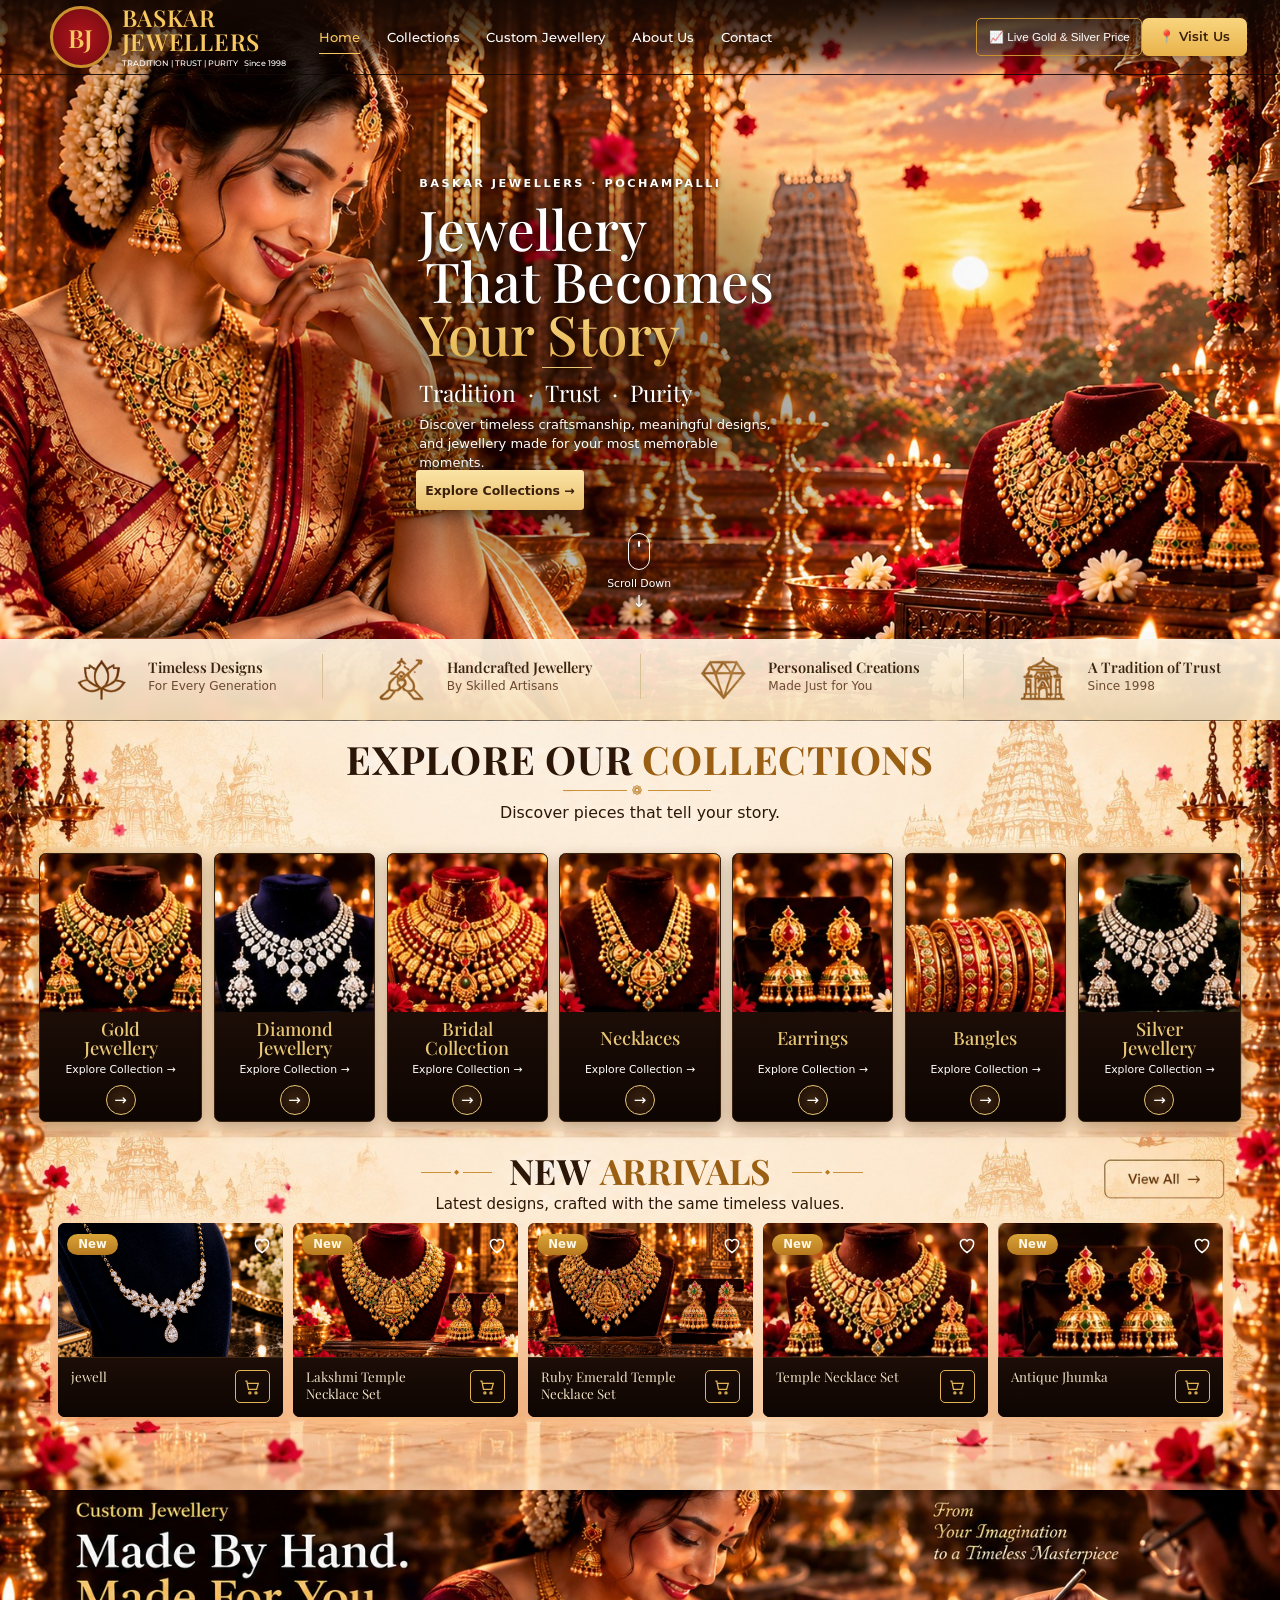
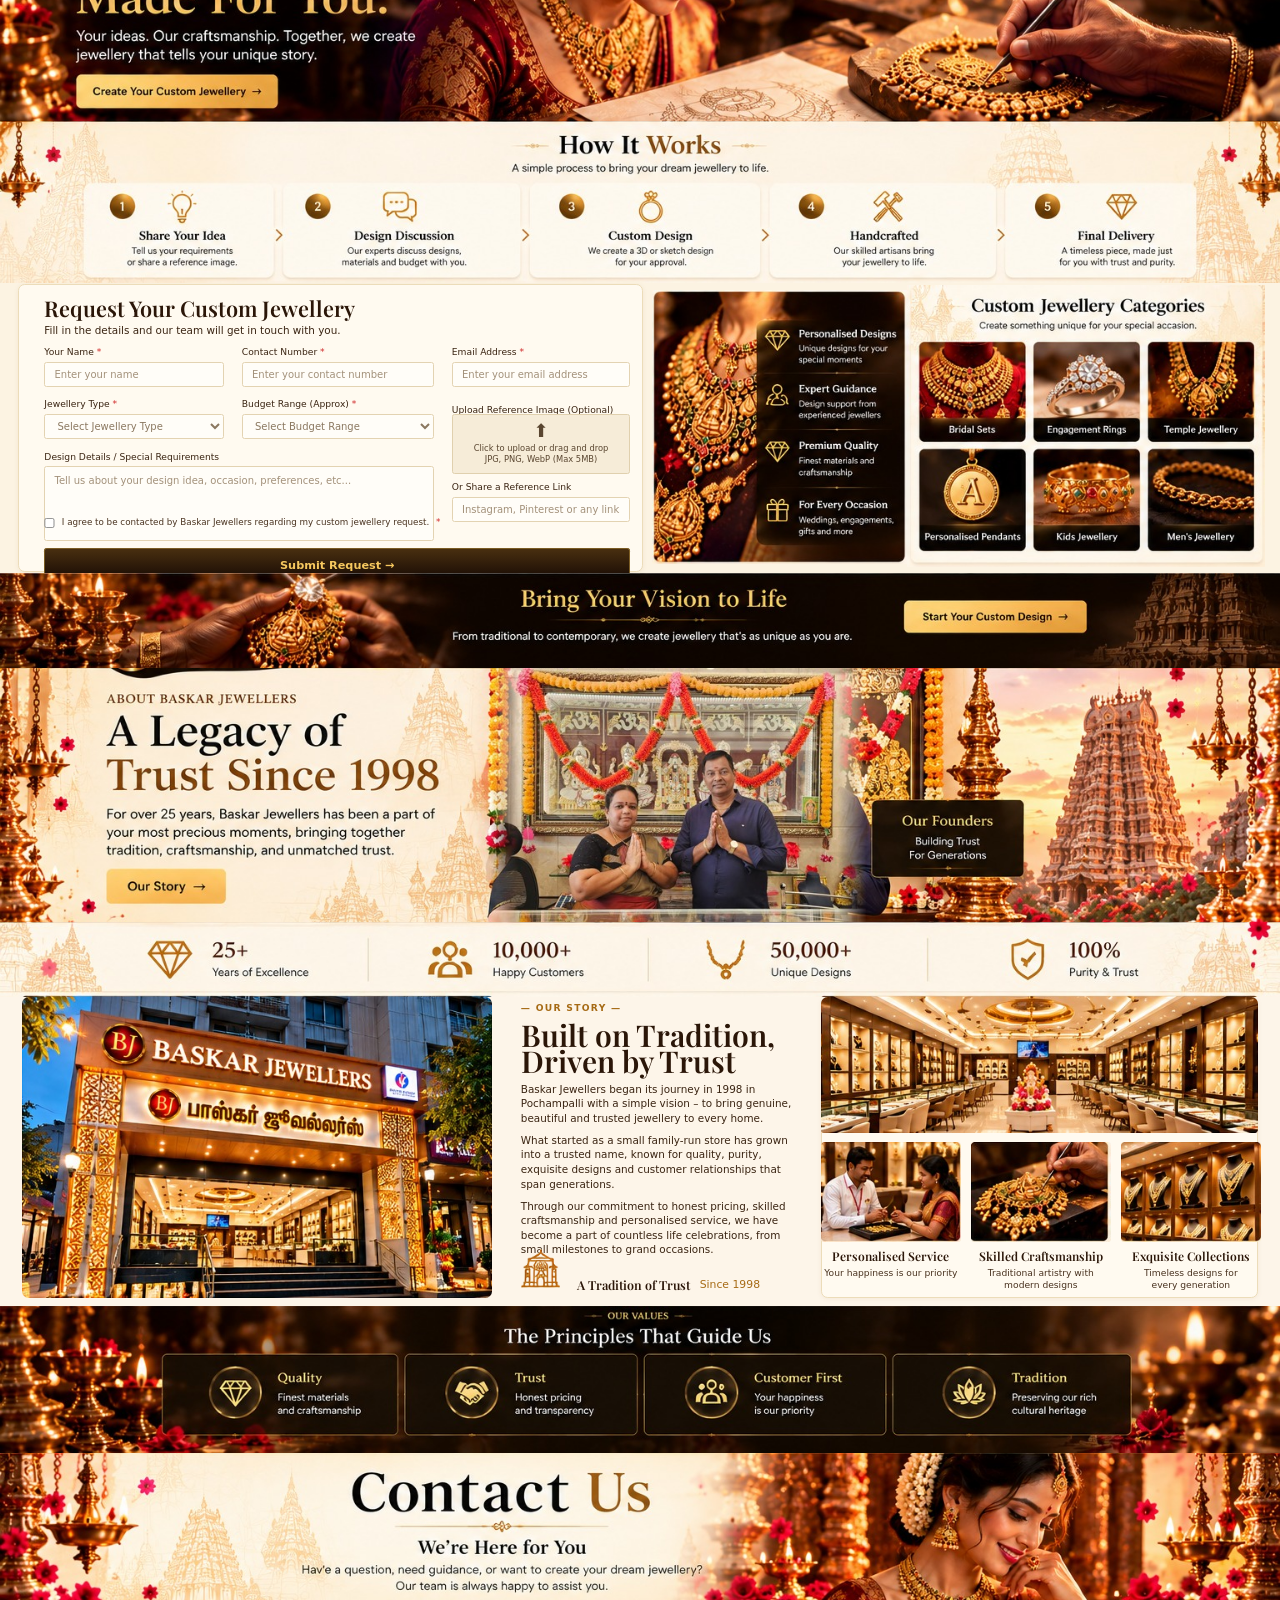
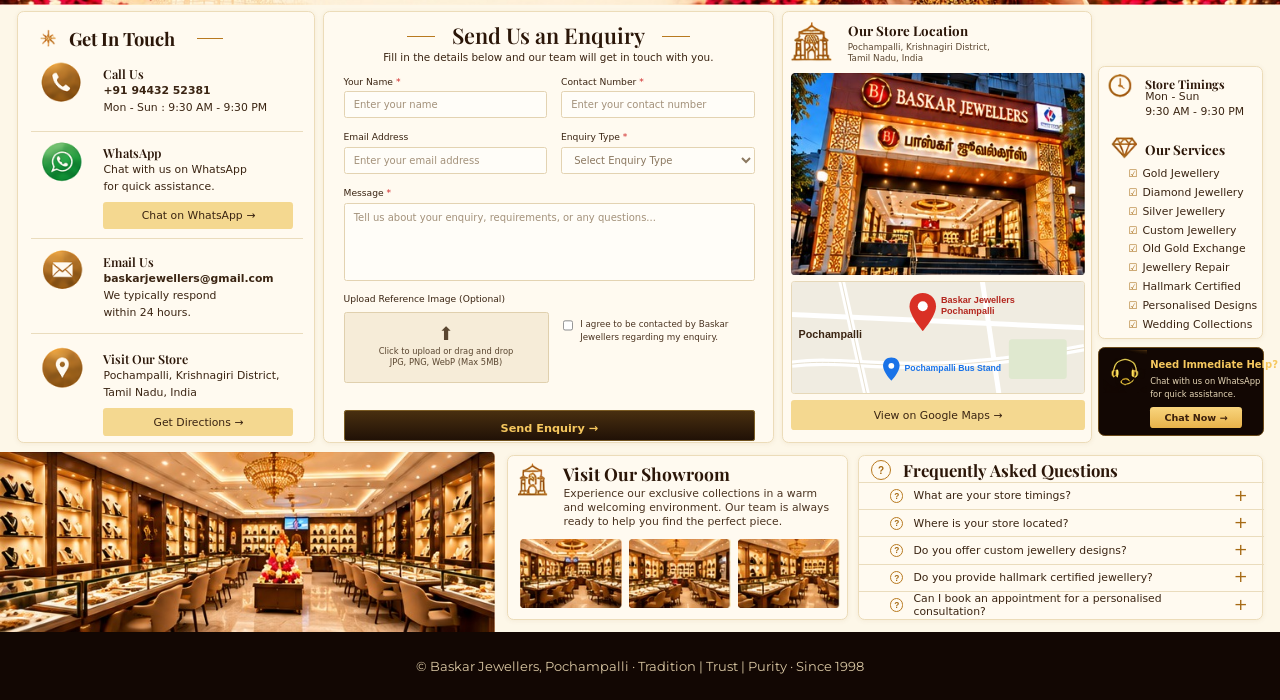
==== site/index.html @ 5a91d465 "Add Baskar Jewellers website and admin panel" ====
<!doctype html><html lang="en"><head><meta charset="utf-8"><meta name="viewport" content="width=device-width,initial-scale=1">
<title>Baskar Jewellers | Pochampalli | Since 1998</title>
<link href="https://fonts.googleapis.com/css2?family=Montserrat:wght@400;500;600&family=Playfair+Display:wght@400;500;600&display=swap" rel="stylesheet">
<link rel="stylesheet" href="css/style.css"></head><body>
<header><a class="logo" href="#home"><b>BJ</b><div><span>BASKAR<br>JEWELLERS</span><small>TRADITION | TRUST | PURITY &nbsp; Since 1998</small></div></a>
<nav id="nav"><a href="#home">Home</a><a href="#collections">Collections</a><a href="#custom">Custom Jewellery</a><a href="#about">About Us</a><a href="#contact">Contact</a></nav>
<button class="rate-btn" id="rb">📈 Live Gold &amp; Silver Price</button><a class="btn" href="#contact">📍 Visit Us</a><button class="menu" id="mb">☰</button></header>
<div id="rates"><div class="rh"><b>LIVE GOLD &amp; SILVER PRICE</b><span class="lv"><i></i>LIVE</span><span id="rx">✕</span></div><div class="ru" id="rsrc">Loading rates…</div><div class="rr"><div class="rc"><img src="images/ref/ic-goldbar.png" alt=""><div><small>Gold 22K (916)</small><div class="pr"><b id="rg"></b><span>/ gram</span></div><em class="chg" id="rgc"></em></div></div><div class="rc"><img src="images/ref/ic-silverbar.png" alt=""><div><small>Silver 999</small><div class="pr"><b id="rs"></b><span>/ gram</span></div><em class="chg" id="rsc"></em></div></div></div><a class="rcb" href="https://www.goodreturns.in/gold-rates/" target="_blank" rel="noopener">View Detailed Chart →</a><p>Market reference rates may differ from Baskar Jewellers' final selling price, making charges and applicable taxes.</p></div>

<section id="home"><div class="r-d"><div class="pg" style="height:864px;background:#1a0b05"><div class="a " style="left:0px;top:0px;width:1536px;height:864px;" ><img id="herobg" src="images/ui/hero-bg.jpg" alt=""></div><div class="a scrim" style="left:0px;top:0px;width:1536px;height:864px;" ></div><div class="a eb" style="left:503px;top:212px;width:600px;height:18px;" >BASKAR JEWELLERS · POCHAMPALLI</div><div class="a " style="left:503px;top:242px;width:560px;height:190px;" ><h1>Jewellery<br><span style="margin-left:7px">That Becomes</span><br><em>Your Story</em></h1></div><div class="a " style="left:650px;top:436px;width:70px;height:10px;" ><i class="hl"></i></div><div class="a tri" style="left:503px;top:453px;width:500px;height:36px;" >Tradition &nbsp;·&nbsp; Trust &nbsp;·&nbsp; Purity</div><div class="a hp" style="left:503px;top:498px;width:430px;height:48px;" >Discover timeless craftsmanship, meaningful designs, and jewellery made for your most memorable moments.</div><a class="a hbtn" style="left:499px;top:564px;width:202px;height:48px;" href="#collections">Explore Collections →</a><a class="a scroll" style="left:707px;top:640px;width:120px;height:100px;" href="#collections" aria-label="Scroll down"><span class="ms"><i></i></span><span class="sd">Scroll Down</span><span class="ar">↓</span></a><div class="a hstrip" style="left:0px;top:767px;width:1536px;height:97px;" ></div><div class="a ic" style="left:89.0px;top:780.0px;width:66px;height:66px;" ><img src="images/ref/ic-lotus.png" alt=""></div><div class="a hs2" style="left:178px;top:790px;width:300px;height:50px;" ><b>Timeless Designs</b><span>For Every Generation</span></div><div class="a ic" style="left:447.0px;top:780.0px;width:66px;height:66px;" ><img src="images/ref/ic-tools.png" alt=""></div><div class="a hs2" style="left:536px;top:790px;width:300px;height:50px;" ><b>Handcrafted Jewellery</b><span>By Skilled Artisans</span></div><div class="a ic" style="left:834.0px;top:780.0px;width:66px;height:66px;" ><img src="images/ref/ic-hdiamond.png" alt=""></div><div class="a hs2" style="left:922px;top:790px;width:300px;height:50px;" ><b>Personalised Creations</b><span>Made Just for You</span></div><div class="a ic" style="left:1218.0px;top:780.0px;width:66px;height:66px;" ><img src="images/ref/ic-htemple.png" alt=""></div><div class="a hs2" style="left:1305px;top:790px;width:225px;height:50px;" ><b>A Tradition of Trust</b><span>Since 1998</span></div><div class="a hsep" style="left:386px;top:785px;width:1px;height:54px;" ></div><div class="a hsep" style="left:768px;top:785px;width:1px;height:54px;" ></div><div class="a hsep" style="left:1156px;top:785px;width:1px;height:54px;" ></div></div></div><div class="r-m"><div class="in"><div class="eyebrow">BASKAR JEWELLERS · POCHAMPALLI</div><h1>Jewellery<br>That Becomes<br><em>Your Story</em></h1><div class="tri">Tradition · Trust · Purity</div><p>Discover timeless craftsmanship, meaningful designs, and jewellery made for your most memorable moments.</p><div class="cta"><a class="btn" href="#collections">Explore Collections →</a></div></div>
<div class="strip"><div><i>❀</i><span><b>Timeless Designs</b><small>For Every Generation</small></span></div><div><i>⚒</i><span><b>Handcrafted Jewellery</b><small>By Skilled Artisans</small></span></div><div><i>◇</i><span><b>Personalised Creations</b><small>Made Just for You</small></span></div><div><i>⛩</i><span><b>A Tradition of Trust</b><small>Since 1998</small></span></div></div></div></section>

<section id="collections"><div class="r-d"><div class="pg" style="height:924px;background:#fdf3e1"><div class="a " style="left:0px;top:0px;width:1536px;height:924px;" ><img src="images/ref/collections-bg2.jpg" alt=""></div><h2 class="a h2x" style="left:0px;top:22px;width:1536px;height:52px;" >EXPLORE OUR <em>COLLECTIONS</em></h2><div class="a orn2" style="left:676px;top:76px;width:177px;height:18px;" ><i></i><b>❁</b><i></i></div><div class="a sub" style="left:0px;top:100px;width:1536px;height:26px;" >Discover pieces that tell your story.</div><h2 class="a h2x ar2" style="left:0px;top:528px;width:1536px;height:26px;" >NEW <em>ARRIVALS</em></h2><div class="a orn3" style="left:505px;top:538px;width:86px;height:10px;" ><i></i><b>◆</b><i></i></div><div class="a orn3" style="left:950px;top:538px;width:86px;height:10px;" ><i></i><b>◆</b><i></i></div><div class="a sub s2" style="left:0px;top:570px;width:1536px;height:24px;" >Latest designs, crafted with the same timeless values.</div><a class="a hot" style="left:1326px;top:528px;width:143px;height:46px;" href="#collections" onclick="openArr();return false" aria-label="View All"><span class="sr">View All</span></a><div class="a" id="cols2" style="left:0px;top:0px;width:1536px;height:924px;pointer-events:none"></div><div class="a arr2" style="left:0px;top:0px;width:1536px;height:924px;" id="arr2"></div></div><div id="more2"></div></div><div class="r-m"><div class="sec-head"><h2>Explore Our <em>Collections</em></h2><div class="orn">— ❀ —</div><p>Discover pieces that tell your story.</p></div><div class="cards" id="cards"></div>
<div class="sec-head arr-head" style="padding-bottom:10px"><div><h2>New <em>Arrivals</em></h2><div class="orn">— ❀ —</div><p>Latest designs, crafted with the same timeless values.</p></div><a class="btn" href="#collections" onclick="openArr();return false">View All →</a></div><div class="arr" id="arr"></div></div></section>

<section id="custom"><div class="r-d"><div class="pg" style="height:934px;background:#fcf3e2"><div class="a " style="left:0px;top:0px;width:1536px;height:277px;" ><img src="images/ref/hero-custom.jpg" alt="Custom Jewellery – Made By Hand. Made For You."></div><a class="a hot" style="left:91px;top:222px;width:242px;height:39px;" href="#cform2" aria-label="Create Your Custom Jewellery"></a><div class="a " style="left:0px;top:277px;width:1536px;height:195px;" ><img src="images/ref/custom-how.jpg" alt="How It Works: 1 Share Your Idea, 2 Design Discussion, 3 Custom Design, 4 Handcrafted, 5 Final Delivery"></div><form class="a cd" style="left:22px;top:473px;width:750px;height:346px;" id="cform2"><h3 class="ft">Request Your Custom Jewellery</h3><p class="fs">Fill in the details and our team will get in touch with you.</p><div class="a lb" style="left:30px;top:73px;height:14px;" >Your Name <b class="rs">*</b></div><div class="a fld" style="left:30px;top:92px;width:216px;height:30px;" ><input name="Name" placeholder="Enter your name" required ></input></div><div class="a lb" style="left:267px;top:73px;height:14px;" >Contact Number <b class="rs">*</b></div><div class="a fld" style="left:267px;top:92px;width:231px;height:30px;" ><input name="Contact Number" placeholder="Enter your contact number" required ></input></div><div class="a lb" style="left:519px;top:73px;height:14px;" >Email Address <b class="rs">*</b></div><div class="a fld" style="left:519px;top:92px;width:214px;height:30px;" ><input name="Email" placeholder="Enter your email address"  type="email"></input></div><div class="a lb" style="left:30px;top:136px;height:14px;" >Jewellery Type <b class="rs">*</b></div><div class="a fld" style="left:30px;top:155px;width:216px;height:30px;" ><select name="Jewellery Type" required><option value="">Select Jewellery Type</option><option>Bridal Sets</option><option>Engagement Rings</option><option>Temple Jewellery</option><option>Personalised Pendants</option><option>Kids Jewellery</option><option>Men's Jewellery</option></select></div><div class="a lb" style="left:267px;top:136px;height:14px;" >Budget Range (Approx) <b class="rs">*</b></div><div class="a fld" style="left:267px;top:155px;width:231px;height:30px;" ><select name="Budget" required><option value="">Select Budget Range</option><option>Below ₹50,000</option><option>₹50,000 – ₹1,50,000</option><option>₹1,50,000 – ₹5,00,000</option><option>Above ₹5,00,000</option></select></div><div class="a lb" style="left:519px;top:143px;height:14px;" >Upload Reference Image (Optional)</div><label class="a up2" style="left:519px;top:155px;width:214px;height:72px;" ><span class="ui">⬆</span><span class="ut">Click to upload or drag and drop<br>JPG, PNG, WebP (Max 5MB)</span><input type="file" name="Reference Image" accept="image/*" hidden></label><div class="a lb" style="left:519px;top:235px;height:14px;" >Or Share a Reference Link</div><div class="a fld" style="left:519px;top:254px;width:214px;height:30px;" ><input name="Reference Link" placeholder="Instagram, Pinterest or any link"  ></input></div><div class="a lb" style="left:30px;top:199px;height:14px;" >Design Details / Special Requirements</div><div class="a fld" style="left:30px;top:217px;width:468px;height:52px;" ><textarea name="Design Details" placeholder="Tell us about your design idea, occasion, preferences, etc..."  ></textarea></div><label class="a ck" style="left:30px;top:277px;height:14px;" ><input type="checkbox" required> I agree to be contacted by Baskar Jewellers regarding my custom jewellery request. <b class="rs">*</b></label><button class="a go" style="left:30px;top:299px;width:703px;height:33px;" >Submit Request →</button></form><div class="a " style="left:782px;top:480px;width:306px;height:329px;" ><img src="images/ref/custom-feat.jpg" alt="Personalised Designs, Expert Guidance, Premium Quality, For Every Occasion"></div><div class="a " style="left:1088px;top:474px;width:430px;height:338px;" ><img src="images/ref/custom-cats.jpg" alt="Custom Jewellery Categories: Bridal Sets, Engagement Rings, Temple Jewellery, Personalised Pendants, Kids Jewellery, Men's Jewellery"></div><div class="a " style="left:0px;top:819px;width:1536px;height:115px;" ><img src="images/ref/custom-band.jpg" alt="Bring Your Vision to Life"></div><a class="a hot" style="left:1085px;top:852px;width:218px;height:40px;" href="#cform2" aria-label="Start Your Custom Design"></a></div></div><div class="r-m"><div class="chero"><small>Custom Jewellery</small><h2>Made By Hand. Made For You.</h2><p>From Your Imagination to a Timeless Masterpiece</p><a class="btn" href="#cform">Create Your Custom Jewellery →</a></div>
<div class="sec-head" style="padding-bottom:10px"><h2 style="text-transform:none">How It <em>Works</em></h2><div class="orn">— ❀ —</div><p>A simple process to bring your dream jewellery to life.</p></div>
<div class="steps"><div class="step"><i>1</i><span class="ic">💡</span><b>Share Your Idea</b>Tell us your requirements or share a reference image.</div><div class="step"><i>2</i><span class="ic">💬</span><b>Design Discussion</b>Our experts discuss designs, materials and budget with you.</div><div class="step"><i>3</i><span class="ic">💍</span><b>Custom Design</b>We create a 3D or sketch design for your approval.</div><div class="step"><i>4</i><span class="ic">⚒</span><b>Handcrafted</b>Our skilled artisans bring your jewellery to life.</div><div class="step"><i>5</i><span class="ic">◇</span><b>Final Delivery</b>A timeless piece, made just for you with trust and purity.</div></div>
<div class="cx"><form class="box" id="cform"><h3>Request Your Custom Jewellery</h3><small>Fill in the details and our team will get in touch with you.</small>
<div class="f3"><label style="grid-area:a">Your Name *<input name="Name" required placeholder="Enter your name"></label><label style="grid-area:b">Contact Number *<input name="Contact Number" required placeholder="Enter your contact number"></label><label style="grid-area:c">Email Address<input name="Email" type="email" placeholder="Enter your email address"></label>
<label style="grid-area:d">Jewellery Type *<select name="Jewellery Type" required><option value="">Select Jewellery Type</option><option>Bridal Sets</option><option>Engagement Rings</option><option>Temple Jewellery</option><option>Personalised Pendants</option><option>Kids Jewellery</option><option>Men's Jewellery</option></select></label><label style="grid-area:e">Budget Range (Approx) *<select name="Budget" required><option value="">Select Budget Range</option><option>Below ₹50,000</option><option>₹50,000 – ₹1,50,000</option><option>₹1,50,000 – ₹5,00,000</option><option>Above ₹5,00,000</option></select></label>
<div style="grid-area:u"><label>Upload Reference Image (Optional)</label><label class="up">⬆<span id="upn">Click to upload or drag and drop<br><small>JPG, PNG, WebP (Max 5MB)</small></span><input type="file" name="Reference Image" accept="image/*" hidden></label><label style="margin-top:10px">Or Share a Reference Link<input name="Reference Link" placeholder="Instagram, Pinterest or any link"></label></div>
<label style="grid-area:m">Design Details / Special Requirements<textarea name="Design Details" placeholder="Tell us about your design idea, occasion, preferences, etc..."></textarea></label></div>
<label class="chk"><input type="checkbox" required> I agree to be contacted by Baskar Jewellers regarding my custom jewellery request.</label><button class="go">Submit Request →</button></form>
<div class="feat"><div class="fl"><div><b>Personalised Designs</b>Unique designs for your special moments</div><div><b>Expert Guidance</b>Design support from experienced jewellers</div><div><b>Premium Quality</b>Finest materials and craftsmanship</div><div><b>For Every Occasion</b>Weddings, engagements, gifts and more</div></div></div>
<div class="box"><h3 style="font-size:24px;text-align:center">Custom Jewellery Categories</h3><p style="text-align:center;font-size:12px;margin-bottom:10px">Create something unique for your special occasion.</p><div class="cc"><div><img src="images/bridal/bridal-ruby-diamond-choker-closeup.jpg"><span>Bridal Sets</span></div><div><img src="images/ui/ring.jpg"><span>Engagement Rings</span></div><div><img src="images/necklaces/necklaces-12-bust-lakshmi-pendant-ruby-emerald-necklace.jpg"><span>Temple Jewellery</span></div><div><img src="images/ui/cat-pendants.jpg"><span>Personalised Pendants</span></div><div><img src="images/ui/cat-kids.jpg"><span>Kids Jewellery</span></div><div><img src="images/ui/cat-mens.jpg"><span>Men's Jewellery</span></div></div></div></div>
<div class="band"><div><h3>Bring Your Vision to Life</h3><p>From traditional to contemporary, we create jewellery that's as unique as you are.</p></div><a class="btn" href="#cform">Start Your Custom Design →</a></div></div></section>
<section id="about"><div class="r-d"><div class="pg" style="height:942px;background:#fdf5e9"><div class="a " style="left:0px;top:0px;width:1536px;height:305px;" ><img src="images/ref/hero-about.jpg" alt="A Legacy of Trust Since 1998 – Our Founders"></div><a class="a hot" style="left:127px;top:240px;width:144px;height:41px;" href="#story2" aria-label="Our Story"></a><div class="a " style="left:0px;top:305px;width:1536px;height:89px;" ><img src="images/ref/about-stats.jpg" alt="25+ Years of Excellence, 10,000+ Happy Customers, 50,000+ Unique Designs, 100% Purity &amp; Trust"></div><div class="a " style="left:26px;top:394px;width:565px;height:362px;" ><img src="images/ref/about-store.jpg" alt="Baskar Jewellers store" style="border-radius:8px"></div><div class="a story" style="left:625px;top:394px;width:345px;height:371px;" ><div class="os">— OUR STORY —</div><h3 class="sh">Built on Tradition,<br>Driven by Trust</h3><div class="sp"><p>Baskar Jewellers began its journey in 1998 in Pochampalli with a simple vision – to bring genuine, beautiful and trusted jewellery to every home.</p><p>What started as a small family-run store has grown into a trusted name, known for quality, purity, exquisite designs and customer relationships that span generations.</p><p>Through our commitment to honest pricing, skilled craftsmanship and personalised service, we have become a part of countless life celebrations, from small milestones to grand occasions.</p></div><div class="a ic" style="left:-11px;top:293px;width:68px;height:68px;" ><img src="images/ref/ic-temple.png" alt=""></div><div class="a trad" style="left:67px;top:310px;width:250px;height:40px;" ><b>A Tradition of Trust</b><span>Since 1998</span></div></div><div class="a cd" style="left:985px;top:394px;width:525px;height:362px;" ></div><div class="a " style="left:985px;top:394px;width:525px;height:164px;" ><img src="images/ref/about-interior.jpg" alt="Showroom" style="border-radius:8px 8px 0 0"></div><div class="a " style="left:985px;top:569px;width:168px;height:120px;" ><img src="images/ref/about-service.jpg" alt="Personalised Service" style="border-radius:4px"></div><div class="a mc" style="left:979px;top:696px;width:180px;height:60px;" ><b>Personalised Service</b><span>Your happiness is our priority</span></div><div class="a " style="left:1165px;top:569px;width:168px;height:120px;" ><img src="images/ref/about-craft.jpg" alt="Skilled Craftsmanship" style="border-radius:4px"></div><div class="a mc" style="left:1159px;top:696px;width:180px;height:60px;" ><b>Skilled Craftsmanship</b><span>Traditional artistry with<br>modern designs</span></div><div class="a " style="left:1345px;top:569px;width:168px;height:120px;" ><img src="images/ref/about-collect.jpg" alt="Exquisite Collections" style="border-radius:4px"></div><div class="a mc" style="left:1339px;top:696px;width:180px;height:60px;" ><b>Exquisite Collections</b><span>Timeless designs for<br>every generation</span></div><div class="a " style="left:0px;top:765px;width:1536px;height:177px;" ><img src="images/ref/about-values.jpg" alt="Our Values: Quality, Trust, Customer First, Tradition"></div></div></div><div class="r-m"><div class="ahero"><div><small>ABOUT BASKAR JEWELLERS</small><h2>A Legacy of<br>Trust Since 1998</h2><p>For over 25 years, Baskar Jewellers has been a part of your most precious moments, bringing together tradition, craftsmanship, and unmatched trust.</p><a class="btn" href="#story">Our Story →</a></div><figure class="fo"><img src="images/ui/owners.jpg" alt="Our Founders"><figcaption><b>Our Founders</b>Building Trust<br>For Generations</figcaption></figure></div>
<div class="stats"><div><i>◇</i><span><b>25+</b>Years of Excellence</span></div><div><i>☺</i><span><b>10,000+</b>Happy Customers</span></div><div><i>❖</i><span><b>50,000+</b>Unique Designs</span></div><div><i>✓</i><span><b>100%</b>Purity &amp; Trust</span></div></div>
<div class="story" id="story"><img src="images/ui/exterior.jpg" alt="Baskar Jewellers Store"><div><small>— OUR STORY —</small><h3>Built on Tradition,<br>Driven by Trust</h3><p>Baskar Jewellers began its journey in 1998 in Pochampalli with a simple vision – to bring genuine, beautiful and trusted jewellery to every home.</p><p>What started as a small family-run store has grown into a trusted name, known for quality, purity, exquisite designs and customer relationships that span generations.</p><p>Through our commitment to honest pricing, skilled craftsmanship and personalised service, we have become a part of countless life celebrations, from small milestones to grand occasions.</p><div class="trad"><i>⛩</i><span><b>A Tradition of Trust</b>Since 1998</span></div></div>
<div class="rt"><img class="big" src="images/ui/interior.jpg" alt="Showroom"><div class="mini"><div><img src="images/diamond/showcase-boutique.jpg"><b>Personalised Service</b>Your happiness is our priority</div><div><img src="images/ui/craft.jpg"><b>Skilled Craftsmanship</b>Traditional artistry with modern designs</div><div><img src="images/necklaces/necklaces-05-display-six-gold-necklaces.jpg"><b>Exquisite Collections</b>Timeless designs for every generation</div></div></div></div>
<div class="vals"><small>— OUR VALUES —</small><h3>The Principles That Guide Us</h3><div class="g"><div><i>◇</i><span><b>Quality</b>Finest materials and craftsmanship</span></div><div><i>♡</i><span><b>Trust</b>Honest pricing and transparency</span></div><div><i>☺</i><span><b>Customer First</b>Your happiness is our priority</span></div><div><i>❀</i><span><b>Tradition</b>Preserving our rich cultural heritage</span></div></div></div></div></section>
<section id="contact"><div class="r-d"><div class="pg" style="height:934px;background:#fdf7e8"><div class="a " style="left:0px;top:0px;width:1536px;height:182px;" ><img src="images/ref/hero-contact.jpg" alt="Contact Us – We're Here for You"></div><div class="a cd" style="left:20px;top:189px;width:358px;height:519px;" ><div class="a ic" style="left:17px;top:12px;width:40px;height:40px;" ><img src="images/ref/ic-star.png" alt=""></div><div class="a ct" style="left:62px;top:18px;height:28px;" >Get In Touch</div><div class="a ln" style="left:215px;top:32px;width:32px;height:1px;" ></div><div class="a ic" style="left:24px;top:58px;width:56px;height:56px;" ><img src="images/ref/ic-call.png" alt=""></div><div class="a tx" style="left:103px;top:64px;width:250px;height:64px;" ><b class="h">Call Us</b><b>+91 94432 52381</b><span>Mon - Sun : 9:30 AM - 9:30 PM</span></div><div class="a dv" style="left:16px;top:143px;width:326px;height:1px;" ></div><div class="a ic" style="left:24px;top:151px;width:56px;height:56px;" ><img src="images/ref/ic-wa.png" alt=""></div><div class="a tx" style="left:103px;top:159px;width:240px;height:64px;" ><b class="h">WhatsApp</b><span>Chat with us on WhatsApp</span><span>for quick assistance.</span></div><a class="a bt" style="left:103px;top:228px;width:228px;height:33px;" href="https://wa.me/919443252381" target="_blank">Chat on WhatsApp →</a><div class="a dv" style="left:16px;top:272px;width:326px;height:1px;" ></div><div class="a ic" style="left:24px;top:282px;width:56px;height:56px;" ><img src="images/ref/ic-mail.png" alt=""></div><div class="a tx" style="left:103px;top:289px;width:250px;height:80px;" ><b class="h">Email Us</b><b>baskarjewellers@gmail.com</b><span>We typically respond</span><span>within 24 hours.</span></div><div class="a dv" style="left:16px;top:386px;width:326px;height:1px;" ></div><div class="a ic" style="left:26px;top:399px;width:56px;height:56px;" ><img src="images/ref/ic-pin.png" alt=""></div><div class="a tx" style="left:103px;top:406px;width:250px;height:64px;" ><b class="h">Visit Our Store</b><span>Pochampalli, Krishnagiri District,</span><span>Tamil Nadu, India</span></div><a class="a bt" style="left:103px;top:476px;width:228px;height:33px;" href="https://www.google.com/maps/search/Baskar+Jewellers+Pochampalli" target="_blank">Get Directions →</a></div><form class="a cd" style="left:387px;top:189px;width:542px;height:519px;" id="eform2"><h3 class="et">Send Us an Enquiry</h3><i class="eo l"></i><i class="eo r"></i><p class="es">Fill in the details below and our team will get in touch with you.</p><div class="a lb" style="left:24px;top:77px;height:14px;" >Your Name <b class="rs">*</b></div><div class="a fld" style="left:24px;top:95px;width:244px;height:33px;" ><input name="Name" placeholder="Enter your name" required ></input></div><div class="a lb" style="left:285px;top:77px;height:14px;" >Contact Number <b class="rs">*</b></div><div class="a fld" style="left:285px;top:95px;width:233px;height:33px;" ><input name="Contact Number" placeholder="Enter your contact number" required ></input></div><div class="a lb" style="left:24px;top:143px;height:14px;" >Email Address</div><div class="a fld" style="left:24px;top:162px;width:244px;height:33px;" ><input name="Email" placeholder="Enter your email address"  type="email"></input></div><div class="a lb" style="left:285px;top:143px;height:14px;" >Enquiry Type <b class="rs">*</b></div><div class="a fld" style="left:285px;top:162px;width:233px;height:33px;" ><select name="Enquiry Type" required><option value="">Select Enquiry Type</option><option>Gold Jewellery</option><option>Diamond Jewellery</option><option>Silver Jewellery</option><option>Custom Jewellery</option><option>Old Gold Exchange</option><option>Other</option></select></div><div class="a lb" style="left:24px;top:210px;height:14px;" >Message <b class="rs">*</b></div><div class="a fld" style="left:24px;top:229px;width:494px;height:94px;" ><textarea name="Message" placeholder="Tell us about your enquiry, requirements, or any questions..." required ></textarea></div><div class="a lb" style="left:24px;top:338px;height:14px;" >Upload Reference Image (Optional)</div><label class="a up2" style="left:24px;top:360px;width:246px;height:85px;" ><span class="ui">⬆</span><span class="ut">Click to upload or drag and drop<br>JPG, PNG, WebP (Max 5MB)</span><input type="file" name="Reference Image" accept="image/*" hidden></label><label class="a ck ck2" style="left:287px;top:368px;width:230px;height:30px;" ><input type="checkbox" required> I agree to be contacted by Baskar Jewellers regarding my enquiry.</label><button class="a go" style="left:24px;top:462px;width:494px;height:37px;" >Send Enquiry →</button></form><div class="a cd" style="left:938px;top:189px;width:372px;height:519px;" ><div class="a ic" style="left:4px;top:6px;width:60px;height:60px;" ><img src="images/ref/ic-stemple.png" alt=""></div><div class="a ct sm" style="left:78px;top:14px;width:280px;height:20px;" >Our Store Location</div><div class="a sa" style="left:78px;top:36px;width:280px;height:30px;" >Pochampalli, Krishnagiri District,<br>Tamil Nadu, India</div><div class="a " style="left:10px;top:74px;width:353px;height:242px;" ><img src="images/ref/contact-store.jpg" alt="Baskar Jewellers store" style="border-radius:4px"></div><div class="a " style="left:10px;top:323px;width:353px;height:136px;" ><a href="https://www.google.com/maps/search/Baskar+Jewellers+Pochampalli" target="_blank" rel="noopener" aria-label="Open Baskar Jewellers location in Google Maps" style="display:block;width:100%;height:100%;border-radius:4px;overflow:hidden;border:1px solid #e6d8b8"><svg viewBox="0 0 353 136" xmlns="http://www.w3.org/2000/svg" preserveAspectRatio="xMidYMid slice" style="display:block;width:100%;height:100%"><rect width="353" height="136" fill="#f0ece1"/><path d="M0 100 C80 90 140 120 353 80" stroke="#fff" stroke-width="9" fill="none"/><path d="M60 0 L90 136" stroke="#fff" stroke-width="8"/><path d="M0 40 L353 56" stroke="#fff" stroke-width="6"/><path d="M230 0 L250 136" stroke="#fff" stroke-width="6"/><path d="M0 100 C80 90 140 120 353 80 M60 0 L90 136" stroke="#e1d9c4" stroke-width="1" fill="none"/><rect x="262" y="70" width="70" height="48" rx="4" fill="#dfe8cf"/><g><path d="M158 14c-9 0-16 7-16 16 0 12 16 30 16 30s16-18 16-30c0-9-7-16-16-16z" fill="#d93025"/><circle cx="158" cy="30" r="6" fill="#fff"/></g><text x="180" y="26" font-family="Arial,sans-serif" font-size="11" font-weight="700" fill="#b3261e">Baskar Jewellers</text><text x="180" y="39" font-family="Arial,sans-serif" font-size="11" font-weight="700" fill="#b3261e">Pochampalli</text><text x="8" y="68" font-family="Arial,sans-serif" font-size="13" font-weight="700" fill="#3a2412">Pochampalli</text><g><path d="M120 92c-6 0-10 4-10 10 0 8 10 18 10 18s10-10 10-18c0-6-4-10-10-10z" fill="#1a73e8"/><circle cx="120" cy="102" r="3.5" fill="#fff"/></g><text x="136" y="108" font-family="Arial,sans-serif" font-size="10.5" font-weight="700" fill="#1a73e8">Pochampalli Bus Stand</text></svg></a></div><a class="a bt" style="left:10px;top:466px;width:353px;height:36px;" href="https://www.google.com/maps/search/Baskar+Jewellers+Pochampalli" target="_blank">View on Google Maps →</a></div><div class="a cd" style="left:1318px;top:255px;width:198px;height:328px;" ><div class="a ic" style="left:2px;top:2px;width:44px;height:44px;" ><img src="images/ref/ic-clock.png" alt=""></div><div class="a ct s2" style="left:55px;top:7px;width:140px;height:20px;" >Store Timings</div><div class="a tm" style="left:55px;top:27px;width:140px;height:40px;" >Mon - Sun<br>9:30 AM - 9:30 PM</div><div class="a ic" style="left:7px;top:74px;width:44px;height:44px;" ><img src="images/ref/ic-diamond.png" alt=""></div><div class="a ct s3" style="left:55px;top:85px;width:140px;height:22px;" >Our Services</div><div class="a " style="left:35px;top:118px;width:160px;height:210px;" ><ul class="sv"><li>Gold Jewellery</li><li>Diamond Jewellery</li><li>Silver Jewellery</li><li>Custom Jewellery</li><li>Old Gold Exchange</li><li>Jewellery Repair</li><li>Hallmark Certified</li><li>Personalised Designs</li><li>Wedding Collections</li></ul></div></div><div class="a help" style="left:1318px;top:592px;width:199px;height:107px;" ><div class="a ic scr" style="left:5px;top:3px;width:52px;height:52px;" ><img src="images/ref/ic-head.png" alt=""></div><div class="a hh" style="left:61px;top:13px;width:135px;height:20px;" >Need Immediate Help?</div><div class="a hs" style="left:61px;top:33px;width:135px;height:32px;" >Chat with us on WhatsApp<br>for quick assistance.</div><a class="a hb" style="left:61px;top:71px;width:110px;height:25px;" href="https://wa.me/919443252381" target="_blank">Chat Now →</a></div><div class="a " style="left:0px;top:718px;width:594px;height:216px;" ><img src="images/ref/contact-showroom.jpg" alt="Showroom"></div><div class="a cd" style="left:608px;top:722px;width:410px;height:198px;" ><div class="a ic" style="left:12px;top:2px;width:48px;height:48px;" ><img src="images/ref/ic-shtemple.png" alt=""></div><div class="a ct s4" style="left:67px;top:7px;width:300px;height:30px;" >Visit Our Showroom</div><div class="a vs" style="left:67px;top:37px;width:320px;height:60px;" >Experience our exclusive collections in a warm and welcoming environment. Our team is always ready to help you find the perfect piece.</div><div class="a " style="left:15px;top:100px;width:122px;height:83px;" ><img src="images/ref/contact-th1.jpg" alt="Showroom 1" style="border-radius:3px"></div><div class="a " style="left:146px;top:100px;width:122px;height:83px;" ><img src="images/ref/contact-th2.jpg" alt="Showroom 2" style="border-radius:3px"></div><div class="a " style="left:277px;top:100px;width:122px;height:83px;" ><img src="images/ref/contact-th3.jpg" alt="Showroom 3" style="border-radius:3px"></div></div><div class="a cd" style="left:1030px;top:722px;width:486px;height:198px;" ><div class="a qi" style="left:14px;top:5px;width:24px;height:24px;" >?</div><div class="a ct s5" style="left:53px;top:4px;width:400px;height:28px;" >Frequently Asked Questions</div><div class="a faq" style="left:0px;top:31px;width:486px;height:170px;" ><details><summary><i class="qi sm">?</i>What are your store timings?</summary><p>Monday to Sunday, 9:30 AM - 9:30 PM.</p></details><details><summary><i class="qi sm">?</i>Where is your store located?</summary><p>Pochampalli, Krishnagiri District, Tamil Nadu.</p></details><details><summary><i class="qi sm">?</i>Do you offer custom jewellery designs?</summary><p>Yes – see our Custom Jewellery page.</p></details><details><summary><i class="qi sm">?</i>Do you provide hallmark certified jewellery?</summary><p>Yes, all our jewellery is hallmark certified.</p></details><details><summary><i class="qi sm">?</i>Can I book an appointment for a personalised consultation?</summary><p>Yes – message us on WhatsApp or call to book.</p></details></div></div></div></div><div class="r-m"><div class="cthero"><div><h2>Contact <em>Us</em></h2><div class="orn">— ❀ —</div><h3>We're Here for You</h3>Have a question, need guidance, or want to create your dream jewellery?<br>Our team is always happy to assist you.</div></div>
<div class="cg4"><div class="box"><h3 class="bh">✳ Get In Touch</h3><div class="ci"><i>📞</i><span><b>Call Us</b><br>+91 94432 52381<br>Mon - Sun : 9:30 AM - 9:30 PM</span></div><div class="ci"><i class="wa">💬</i><span><b>WhatsApp</b><br>Chat with us on WhatsApp for quick assistance.<a class="btn w" href="https://wa.me/919443252381" target="_blank">Chat on WhatsApp →</a></span></div><div class="ci"><i>✉</i><span><b>Email Us</b><br><b>baskarjewellers@gmail.com</b><br>We typically respond within 24 hours.</span></div><div class="ci" style="border:0"><i>📍</i><span><b>Visit Our Store</b><br>Pochampalli, Krishnagiri District, Tamil Nadu, India<a class="btn w" href="https://www.google.com/maps/search/Baskar+Jewellers+Pochampalli" target="_blank">Get Directions →</a></span></div></div>
<form class="box" id="eform"><h3 class="bh" style="justify-content:center">Send Us an Enquiry</h3><p style="text-align:center;font-size:13px">Fill in the details below and our team will get in touch with you.</p><div class="f"><label>Your Name *<input name="Name" required placeholder="Enter your name"></label><label>Contact Number *<input name="Contact Number" required placeholder="Enter your contact number"></label><label>Email Address<input name="Email" type="email" placeholder="Enter your email address"></label><label>Enquiry Type *<select name="Enquiry Type" required><option value="">Select Enquiry Type</option><option>Gold Jewellery</option><option>Diamond Jewellery</option><option>Silver Jewellery</option><option>Custom Jewellery</option><option>Old Gold Exchange</option><option>Other</option></select></label><label class="full">Message *<textarea name="Message" required placeholder="Tell us about your enquiry, requirements, or any questions..."></textarea></label></div>
<div class="upr"><div><label style="font-size:12px;font-weight:600">Upload Reference Image (Optional)</label><label class="up">⬆<span id="upn2">Click to upload or drag and drop<br><small>JPG, PNG, WebP (Max 5MB)</small></span><input type="file" name="Reference Image" accept="image/*" hidden></label></div><label class="chk"><input type="checkbox" required> I agree to be contacted by Baskar Jewellers regarding my enquiry.</label></div><button class="go">Send Enquiry →</button></form>
<div class="box"><h3 class="bh">⛩ Our Store Location</h3><small>Pochampalli, Krishnagiri District, Tamil Nadu, India</small><img class="sf" src="images/ui/store-day.jpg" alt="Baskar Jewellers"><a href="https://www.google.com/maps/search/Baskar+Jewellers+Pochampalli" target="_blank" rel="noopener" aria-label="Open Baskar Jewellers location in Google Maps" style="display:block;width:100%;height:100%;border-radius:4px;overflow:hidden;border:1px solid #e6d8b8"><svg viewBox="0 0 353 136" xmlns="http://www.w3.org/2000/svg" preserveAspectRatio="xMidYMid slice" style="display:block;width:100%;height:100%"><rect width="353" height="136" fill="#f0ece1"/><path d="M0 100 C80 90 140 120 353 80" stroke="#fff" stroke-width="9" fill="none"/><path d="M60 0 L90 136" stroke="#fff" stroke-width="8"/><path d="M0 40 L353 56" stroke="#fff" stroke-width="6"/><path d="M230 0 L250 136" stroke="#fff" stroke-width="6"/><path d="M0 100 C80 90 140 120 353 80 M60 0 L90 136" stroke="#e1d9c4" stroke-width="1" fill="none"/><rect x="262" y="70" width="70" height="48" rx="4" fill="#dfe8cf"/><g><path d="M158 14c-9 0-16 7-16 16 0 12 16 30 16 30s16-18 16-30c0-9-7-16-16-16z" fill="#d93025"/><circle cx="158" cy="30" r="6" fill="#fff"/></g><text x="180" y="26" font-family="Arial,sans-serif" font-size="11" font-weight="700" fill="#b3261e">Baskar Jewellers</text><text x="180" y="39" font-family="Arial,sans-serif" font-size="11" font-weight="700" fill="#b3261e">Pochampalli</text><text x="8" y="68" font-family="Arial,sans-serif" font-size="13" font-weight="700" fill="#3a2412">Pochampalli</text><g><path d="M120 92c-6 0-10 4-10 10 0 8 10 18 10 18s10-10 10-18c0-6-4-10-10-10z" fill="#1a73e8"/><circle cx="120" cy="102" r="3.5" fill="#fff"/></g><text x="136" y="108" font-family="Arial,sans-serif" font-size="10.5" font-weight="700" fill="#1a73e8">Pochampalli Bus Stand</text></svg></a><a class="btn w" style="margin-top:10px" href="https://www.google.com/maps/search/Baskar+Jewellers+Pochampalli" target="_blank">View on Google Maps →</a></div>
<div class="side"><div class="box"><h3 class="bh" style="font-size:16px">◷ Store Timings</h3>Mon - Sun<br>9:30 AM - 9:30 PM<h3 class="bh" style="font-size:18px;margin-top:18px">◇ Our Services</h3><ul><li>Gold Jewellery</li><li>Diamond Jewellery</li><li>Silver Jewellery</li><li>Custom Jewellery</li><li>Old Gold Exchange</li><li>Jewellery Repair</li><li>Hallmark Certified</li><li>Personalised Designs</li><li>Wedding Collections</li></ul></div><div class="help"><b>🎧 Need Immediate Help?</b><small>Chat with us on WhatsApp for quick assistance.</small><a class="btn" href="https://wa.me/919443252381" target="_blank">Chat Now →</a></div></div></div>
<div class="low"><img src="images/ui/interior.jpg" alt="Showroom"><div class="box"><h3 class="bh">⛩ Visit Our Showroom</h3><p style="font-size:13px;line-height:1.6">Experience our exclusive collections in a warm and welcoming environment. Our team is always ready to help you find the perfect piece.</p><div class="th"><img src="images/ui/interior.jpg"><img src="images/ui/store-day.jpg"><img src="images/diamond/showcase-boutique.jpg"></div></div>
<div class="box"><h3 class="bh">? Frequently Asked Questions</h3><details><summary>What are your store timings?</summary>Monday to Sunday, 9:30 AM - 9:30 PM.</details><details><summary>Where is your store located?</summary>Pochampalli, Krishnagiri District, Tamil Nadu.</details><details><summary>Do you offer custom jewellery designs?</summary>Yes, see the Custom Jewellery section above.</details><details><summary>Do you provide hallmark certified jewellery?</summary>Yes, all our jewellery is hallmark certified.</details><details><summary>Can I book an appointment for a personalised consultation?</summary>Yes, message us on WhatsApp or call to book.</details></div></div></div></section>
<footer>© Baskar Jewellers, Pochampalli · Tradition | Trust | Purity · Since 1998</footer>

<div id="view"><div class="w"><button class="btn" onclick="closeCat()">← Back to Collections</button><h2 id="vt"></h2><div class="grid" id="vg"></div><p style="text-align:center;margin-top:30px"><button class="btn" onclick="closeCat()">← Back to Collections</button></p></div></div><div id="lb" onclick="this.classList.remove('open')"><img></div>
<script src="data.js"></script><script src="site-data.js"></script><script src="js/main.js"></script></body></html>
---- site/css/style.css ----
:root{--g:#c9922e;--gl:#f6c85f;--d:#1a0b05;--cream:#fdf3e1;--t:#3b1f0c}
*{box-sizing:border-box;margin:0;padding:0}html{scroll-behavior:smooth;scroll-padding-top:72px}
body{font-family:Montserrat,system-ui,sans-serif;color:var(--t);background:var(--cream)}
h1,h2,h3,.serif{font-family:"Playfair Display",Georgia,serif;font-weight:600}
img{max-width:100%;display:block}a{color:inherit;text-decoration:none}
.btn{display:inline-flex;gap:8px;align-items:center;background:linear-gradient(#f9d57e,#e8b24a);color:#3b1f0c;padding:12px 22px;border-radius:6px;font-weight:600;border:0;cursor:pointer;font-size:14px}
.btn.ghost{background:none;border:1px solid var(--g);color:#fff}
header{position:fixed;top:0;left:0;right:0;height:72px;z-index:50;display:flex;align-items:center;gap:28px;padding:0 3vw;background:linear-gradient(#1a0b05,#2a1208);border-bottom:1px solid #6b4a1a;color:#fff}
.logo{display:flex;align-items:center;gap:10px}.logo b{width:50px;height:50px;border-radius:50%;border:3px solid var(--g);background:radial-gradient(#b3141c,#6e0a10);display:grid;place-items:center;font:600 20px "Playfair Display",serif;color:var(--gl)}
.logo span{font:600 20px "Playfair Display",serif;color:var(--gl);line-height:1}.logo small{display:block;font:500 8px Montserrat;color:#fff;margin-top:3px}
nav{display:flex;gap:30px;margin:0 auto}nav a{font-size:14px;padding:8px 0;border-bottom:2px solid transparent}nav a.on{color:var(--gl);border-color:var(--gl)}
.rate-btn{border:1px solid var(--g);padding:10px 14px;border-radius:5px;font-size:13px;font-weight:600;background:none;color:#fff;cursor:pointer}
.menu{display:none;background:none;border:0;color:#fff;font-size:26px}
section{position:relative}
#home{min-height:100vh;padding-top:72px;background:#2a1208 url(../images/ui/hero-bg.jpg) center/cover;color:#fff;display:flex;flex-direction:column;justify-content:flex-end}
#home .in{padding:0 0 0 38vw;margin-bottom:60px}
#home .eyebrow{letter-spacing:.2em;font-size:12px;margin-bottom:14px}
#home h1{font-size:clamp(40px,5.4vw,80px);line-height:1.05;font-weight:500}#home h1 em{color:var(--gl);font-style:normal}
.tri{font:400 clamp(20px,2vw,28px) "Playfair Display",serif;margin:18px 0 12px;letter-spacing:.04em}.in p{max-width:420px;font-size:15px;line-height:1.6;margin-bottom:24px}
.cta{display:flex;gap:16px;flex-wrap:wrap}
.strip{background:rgba(253,243,225,.95);color:var(--t);display:grid;grid-template-columns:repeat(4,1fr);padding:26px 6vw;gap:20px}
.strip div{display:flex;gap:14px;align-items:center;border-right:1px solid #e0c9a0}.strip div:last-child{border:0}.strip i{font-size:34px;font-style:normal;color:var(--g)}.strip b{font:600 17px "Playfair Display",serif;display:block}.strip small{font-size:13px}
#rates{position:fixed;top:84px;right:20px;width:410px;max-width:92vw;background:#14100d;color:#fff;border:1px solid #6b4a1a;border-radius:10px;padding:18px;z-index:60;display:none}
#rates.open{display:block}#rates h4{display:flex;justify-content:space-between;font-size:16px;margin-bottom:6px}#rates .row{display:flex;gap:16px;margin:14px 0}#rates .row div{flex:1;font-size:13px}#rates .row b{font-size:22px;display:block}#rates .up{color:#5fe08a;font-size:13px}#rates small{color:#c9b89c;font-size:11px;display:block;margin-top:10px}
.sec-head{text-align:center;padding:40px 20px 20px}.sec-head h2{font-size:clamp(30px,4vw,48px);letter-spacing:.03em;text-transform:uppercase}.sec-head h2 em{color:#a66a14;font-style:normal}.sec-head p{margin-top:10px}
.orn{color:var(--g);margin:8px 0}
#collections{background:var(--cream) url(../images/ui/bg-collections-page.jpg) center/cover;padding-bottom:50px}
.cards{display:grid;grid-template-columns:repeat(7,1fr);gap:14px;padding:10px 4vw}
.card{background:var(--d);border-radius:10px;overflow:hidden;color:#fff;text-align:center;cursor:pointer;border:1px solid #6b4a1a;display:flex;flex-direction:column;transition:.25s}.card:hover{transform:translateY(-6px);box-shadow:0 12px 26px #0006}
.card img{height:210px;object-fit:cover;width:100%}.card h3{font-size:18px;color:var(--gl);padding:12px 6px 4px;min-height:62px;display:grid;place-items:center}.card span{font-size:12px;padding-bottom:6px}.card i{margin:6px auto 14px;width:38px;height:38px;border:1px solid var(--gl);border-radius:50%;display:grid;place-items:center;color:var(--gl);font-style:normal}
.arr-head{display:flex;justify-content:center;position:relative}.arr-head .btn{position:absolute;right:4vw;top:60px;background:none;border:1px solid var(--g)}
.arr{display:grid;grid-template-columns:repeat(5,1fr);gap:16px;padding:10px 4vw}.arr .p{background:var(--d);color:#fff;border-radius:10px;overflow:hidden;position:relative}.arr img{height:190px;width:100%;object-fit:cover}.arr .p b{position:absolute;top:10px;left:10px;background:var(--g);color:#fff;font-size:12px;padding:3px 12px;border-radius:12px}.arr .p div{padding:12px 16px;font-family:"Playfair Display",serif}.arr .p div strong{display:block;font:600 20px Montserrat;margin-top:4px}
#view{position:fixed;inset:0;z-index:70;overflow:auto;display:none;background:#1a0b05 url(../images/ui/temple-category-background.png) center/cover fixed;color:#fff}
#view.open{display:block}#view::before{content:"";position:fixed;inset:0;background:linear-gradient(#1a0b0555,#120703cc);pointer-events:none}
#view .w{position:relative;max-width:1200px;margin:0 auto;padding:90px 20px 50px}#view h2{font-size:clamp(32px,4vw,52px);color:var(--gl);text-align:center;margin:20px 0 30px}
.grid{display:grid;grid-template-columns:repeat(auto-fill,minmax(250px,1fr));gap:18px}.grid img{width:100%;aspect-ratio:1;object-fit:cover;border-radius:10px;border:1px solid #6b4a1a;cursor:zoom-in}
#lb{position:fixed;inset:0;background:#000d;z-index:90;display:none;place-items:center}#lb.open{display:grid}#lb img{max-height:92vh;max-width:92vw;border-radius:8px}
#custom{background:#fdf3e1}.chero{min-height:560px;background:#2a1208 url(../images/ui/custom-hero.jpg) center/cover;color:#fff;padding:140px 6vw 60px}.chero small{color:var(--gl);font:500 22px "Playfair Display",serif}.chero h2{font-size:clamp(40px,6vw,80px);line-height:1.05;font-weight:500;margin:10px 0}.chero h2 em{color:var(--gl);font-style:normal}.chero p{max-width:420px;margin:18px 0 24px}
.steps{display:grid;grid-template-columns:repeat(5,1fr);gap:18px;padding:10px 4vw 30px}.step{background:#fff8ea;border:1px solid #ecd9b2;border-radius:8px;padding:18px;text-align:center;font-size:13px}.step b{display:block;font:600 17px "Playfair Display",serif;margin:8px 0 6px}.step i{display:inline-grid;place-items:center;width:30px;height:30px;border-radius:50%;background:#a66a14;color:#fff;font-style:normal}
.two{display:grid;grid-template-columns:1.5fr 1fr;gap:20px;padding:0 4vw 30px}.box{background:#fffaf0;border:1px solid #ecd9b2;border-radius:10px;padding:26px}.box h3{font-size:28px;margin-bottom:6px}
.f{display:grid;grid-template-columns:1fr 1fr;gap:14px;margin-top:16px}.f label{font-size:12px;font-weight:600;display:grid;gap:5px}.f .full{grid-column:1/-1}
input,select,textarea{padding:11px;border:1px solid #dcc79b;border-radius:5px;background:#fffdf8;font:inherit;font-size:13px;width:100%}textarea{min-height:90px}
.go{background:linear-gradient(#3a2208,#1a0b05);color:var(--gl);width:100%;margin-top:16px;border-radius:5px;padding:14px;border:0;font-weight:600;cursor:pointer;font-size:15px}
.cc{display:grid;grid-template-columns:1fr 1fr 1fr;gap:10px;margin-top:14px}.cc div{position:relative;border-radius:8px;overflow:hidden;color:#fff;font-size:12px;text-align:center}.cc img{height:120px;width:100%;object-fit:cover}.cc span{position:absolute;bottom:0;left:0;right:0;background:#000a;padding:5px}
.band{background:#1a0b05 url(../images/ui/custom-cta.jpg) center/cover;color:#fff;text-align:center;padding:50px 20px}.band h3{font-size:34px;color:var(--gl)}.band p{margin:10px 0 20px}
#about{background:#fdf3e1}.ahero{min-height:440px;background:#c9622a url(../images/ui/mandapam.jpg) center/cover;display:grid;grid-template-columns:1fr 1fr;padding:110px 6vw 40px;align-items:center;gap:20px}.ahero small{letter-spacing:.15em;font-size:13px}.ahero h2{font-size:clamp(36px,5vw,64px);color:#6b3a0b;line-height:1.05;margin:10px 0 16px}.ahero p{max-width:440px;line-height:1.6;margin-bottom:20px}.ahero img{border-radius:10px;border:3px solid var(--g);max-height:340px;width:100%;object-fit:cover}
.stats{display:grid;grid-template-columns:repeat(4,1fr);padding:24px 6vw;background:#fff8ea;gap:14px}.stats div{text-align:center}.stats b{font:600 30px "Playfair Display",serif;display:block}
.story{display:grid;grid-template-columns:.9fr 1.2fr 1.2fr;gap:24px;padding:34px 4vw;align-items:start}.story>img{border-radius:10px;height:360px;object-fit:cover;width:100%}.story p{font-size:13px;line-height:1.7;margin-bottom:12px}.story h3{font-size:34px;margin:6px 0 12px}.story .imgs{display:grid;gap:10px}.story .imgs img{border-radius:8px;width:100%;height:170px;object-fit:cover}
.vals{background:#1a0b05;color:#fff;padding:36px 4vw;text-align:center}.vals h3{font-size:30px;margin:6px 0 22px}.vals .g{display:grid;grid-template-columns:repeat(4,1fr);gap:16px}.vals .g div{border:1px solid #6b4a1a;border-radius:8px;padding:20px;font-size:13px}.vals b{display:block;color:var(--gl);font:600 20px "Playfair Display",serif;margin-bottom:6px}
#contact{background:#fdf3e1}.cthero{min-height:300px;background:#f6d9a8 url(../images/ui/contact-hero.jpg) center/cover;text-align:center;padding:100px 20px 30px}.cthero h2{font-size:clamp(40px,6vw,72px)}.cthero h2 em{color:#a66a14;font-style:normal}.cthero h3{font-size:26px;margin:6px 0}
.cg{display:grid;grid-template-columns:1fr 1.5fr 1.2fr;gap:18px;padding:20px 4vw}.ci{display:flex;gap:14px;padding:14px 0;border-bottom:1px solid #ecd9b2;font-size:14px;line-height:1.5}.ci i{width:46px;height:46px;border-radius:50%;background:#a66a14;color:#fff;display:grid;place-items:center;font-style:normal;flex:none}
.cg img.sf{border-radius:8px;height:230px;width:100%;object-fit:cover;margin:10px 0}.cg ul{list-style:none;font-size:14px;line-height:2}.cg li::before{content:"✔ ";color:#a66a14}
.low{display:grid;grid-template-columns:1fr 1fr;gap:18px;padding:0 4vw 30px}.low img{border-radius:10px;height:100%;min-height:220px;object-fit:cover;width:100%}
details{border-bottom:1px solid #ecd9b2;padding:12px 0;font-size:14px}summary{cursor:pointer;font-weight:500}
footer{background:#120703;color:#d9c7a3;text-align:center;padding:26px;font-size:13px}
@media(max-width:1000px){nav{display:none;position:absolute;top:72px;left:0;right:0;background:#1a0b05;flex-direction:column;padding:16px 6vw;gap:14px}nav.open{display:flex}.menu{display:block;margin-left:auto}.rate-btn{display:none}
#home .in{padding:0 6vw}.strip,.stats,.vals .g,.steps{grid-template-columns:1fr 1fr}.cards{grid-template-columns:repeat(2,1fr)}.arr{grid-template-columns:repeat(2,1fr)}.two,.cg,.low,.story,.ahero{grid-template-columns:1fr}.arr-head .btn{display:none}}
#home .in{text-shadow:0 2px 12px #000a}
/* ===== v2: Custom / About / Contact pages matched to reference designs ===== */
header .srch{background:none;border:0;color:#fff;font-size:20px;cursor:pointer}
.bh{display:flex;align-items:center;gap:8px;font-size:22px;margin-bottom:6px}.box small{font-size:12px}
.btn.w{width:100%;justify-content:center;background:#f3d794;margin-top:8px;display:flex}
/* Custom */
.chero{position:relative;aspect-ratio:1672/941;min-height:420px;padding:0;background:#2a1208 url(../images/ui/custom-hero.jpg) center/cover}
.chero small,.chero h2,.chero p{position:absolute;width:1px;height:1px;overflow:hidden;clip:rect(0 0 0 0);margin:0}
.chero .btn{position:absolute;left:55%;bottom:7%;transform:translateX(-50%);box-shadow:0 6px 20px #0009}
.steps{padding:10px 3vw 24px}.step{position:relative;background:#fffaf0;padding:44px 16px 18px}.step .ic{display:block;font-size:30px;color:var(--g);margin-bottom:6px}.step i{position:absolute;left:12px;top:12px}
.step:not(:last-child)::after{content:"›";position:absolute;right:-14px;top:45%;color:var(--g);font-size:28px;z-index:2}
.cx{display:grid;grid-template-columns:1.7fr .9fr 1.1fr;gap:16px;padding:0 3vw 24px}
.f3{display:grid;gap:12px;margin-top:14px;grid-template-columns:repeat(3,1fr);grid-template-areas:"a b c" "d e u" "m m u"}.f3 label{font-size:12px;font-weight:600;display:grid;gap:5px;align-content:start}.f3 textarea{min-height:110px}
.up{display:grid!important;place-items:center;text-align:center;border:1px dashed #c9a35a;border-radius:6px;padding:14px 8px;background:#fbf1dc;cursor:pointer;font-size:11px!important;font-weight:400!important;margin-top:5px;gap:4px;color:var(--t)}.up small{opacity:.7}
.chk{display:flex!important;gap:8px;font-size:12px;font-weight:400!important;margin-top:12px;align-items:center}.chk input{width:auto}
.feat{border-radius:10px;overflow:hidden;position:relative;min-height:460px;background:#1a0b05 url(../images/necklaces/necklaces-12-bust-lakshmi-pendant-ruby-emerald-necklace.jpg) 10% center/cover;border:1px solid #6b4a1a}
.fl{position:absolute;right:0;top:0;bottom:0;width:66%;background:#120703d9;display:flex;flex-direction:column;justify-content:space-around;padding:16px;color:#fff;font-size:12px}.fl b{display:block;color:var(--gl);font:600 15px "Playfair Display",serif;margin-bottom:2px}
.cc{grid-template-columns:repeat(3,1fr)}.cc img{height:105px}
.band{display:flex;align-items:center;justify-content:space-between;gap:20px;text-align:left;padding:36px 8vw;background:linear-gradient(90deg,#1a0b05cc,#1a0b0555),#1a0b05 url(../images/ui/custom-cta.jpg) center/cover}.band h3{font-size:30px}
/* About */
.ahero{background:#f3c98a url(../images/ui/mandapam.jpg) center/cover;min-height:clamp(380px,38vw,540px);padding:40px 6vw;grid-template-columns:1.1fr 1fr}
.fo{position:relative;justify-self:end;width:min(100%,540px)}.fo img{border-radius:8px;border:3px solid var(--g);height:auto;max-height:none;box-shadow:0 12px 30px #0005}.fo figcaption{position:absolute;right:-8px;bottom:14px;background:#120703e6;color:#fff;border:1px solid #6b4a1a;border-radius:6px;padding:12px 18px;font-size:12px;line-height:1.5}.fo b{display:block;color:var(--gl);font:600 18px "Playfair Display",serif}
.stats{background:#fff8ea;padding:20px 6vw}.stats div{display:flex;align-items:center;justify-content:center;gap:14px;border-right:1px solid #e0c9a0;text-align:left}.stats div:last-child{border:0}.stats b{font-size:28px;font-weight:500}
.stats i,.vals i{width:46px;height:46px;border:1.5px solid var(--g);border-radius:50%;display:grid;place-items:center;font-style:normal;color:var(--g);font-size:20px;flex:none}
.story{grid-template-columns:1fr 1.05fr 1.3fr;align-items:stretch}.story>img{height:100%;min-height:380px}.trad{display:flex;gap:12px;align-items:center;margin-top:14px;color:#a66a14}.trad i{font-size:34px;font-style:normal}.trad b{display:block;font:600 15px "Playfair Display",serif;color:var(--t)}
.rt .big{width:100%;height:190px;object-fit:cover;border-radius:8px}.mini{display:grid;grid-template-columns:repeat(3,1fr);gap:10px;margin-top:10px}.mini div{font-size:11px;text-align:center;line-height:1.4}.mini img{height:110px;width:100%;object-fit:cover;border-radius:6px;margin-bottom:6px}.mini b{display:block;font:600 14px "Playfair Display",serif}
.vals{background:linear-gradient(#120703cc,#120703cc),#1a0b05 url(../images/ui/custom-cta.jpg) center/cover}.vals small{color:var(--gl);letter-spacing:.15em}.vals .g div{display:flex;gap:14px;align-items:center;text-align:left;background:#1a0b0588}.vals i{border-color:var(--gl);color:var(--gl)}.vals b{font-size:18px}
/* Contact */
.cthero{aspect-ratio:2098/749;min-height:250px;padding:2vw 14% 2vw 4%;background:#f6d9a8 url(../images/ui/contact-hero.jpg) center/cover;display:grid;place-items:center}.cthero>div{max-width:560px;font-size:14px;line-height:1.5}.cthero h2{font-size:clamp(40px,5.6vw,76px)}
.cg4{display:grid;grid-template-columns:1fr 1.7fr 1.25fr .85fr;gap:14px;padding:16px 2.5vw}.cg4 .ci i.wa{background:#2fa84f}.cg4 .ci{font-size:13px}
.upr{display:grid;grid-template-columns:1fr 1fr;gap:14px;align-items:center;margin-top:12px}.upr .chk{margin:0}.f select,.f3 select{background:#fffdf8}
.cg4 img.sf{height:170px;margin:8px 0}.map{width:100%;height:150px;border:1px solid #ecd9b2;border-radius:8px}
.side{display:flex;flex-direction:column;gap:12px}.side .box{padding:16px;font-size:13px}.side ul{font-size:13px;line-height:1.9;margin-top:6px}
.help{background:#120703;color:#fff;border:1px solid #6b4a1a;border-radius:10px;padding:16px;display:grid;gap:8px}.help b{color:var(--gl)}.help small{color:#d9c7a3}.help .btn{justify-self:start;padding:8px 14px;font-size:12px}
.low{grid-template-columns:1fr 1.2fr 1.3fr;padding:0 2.5vw 30px}.low>img{height:100%}.th{display:grid;grid-template-columns:repeat(3,1fr);gap:8px;margin-top:12px}.th img{height:80px;border-radius:6px;object-fit:cover}
summary{list-style:none;display:flex;justify-content:space-between}summary::-webkit-details-marker{display:none}summary::after{content:"+";color:#a66a14;font-size:20px;line-height:1}details[open] summary::after{content:"−"}
@media(max-width:1000px){.cx,.cg4,.f3{grid-template-columns:1fr}.f3{grid-template-areas:"a" "b" "c" "d" "e" "u" "m"}.steps{grid-template-columns:1fr 1fr}.step::after{display:none}.band{flex-direction:column;text-align:center}.ahero,.story,.low{grid-template-columns:1fr}.fo{justify-self:center}.stats div{border:0}.mini{grid-template-columns:1fr 1fr 1fr}.upr{grid-template-columns:1fr}.chero .btn{left:50%;bottom:4%}.cthero{aspect-ratio:auto;padding:30px 5%}.feat{min-height:380px}}
.cg4 img.sf{width:100%;height:190px;object-fit:cover;border-radius:8px;margin:8px 0}.cg4 ul{list-style:none;padding:0}.cg4 li::before{content:"✔ ";color:#a66a14}
@media(max-width:1000px){.chero{aspect-ratio:auto;min-height:420px;background-position:28% center}header .srch{display:none}header{gap:12px}header .btn{padding:8px 12px;font-size:12px}}
@media(max-width:600px){.vals .g,.stats,.steps,.mini{grid-template-columns:1fr}.stats div{justify-content:flex-start}.logo span{font-size:17px}}
/* ===== v3: pixel-faithful desktop layout (design width 1536px, scaled with --z) ===== */
:root{--z:1}.r-d{display:none}
@media(min-width:1001px){
 .r-d{display:block;width:1536px;zoom:var(--z)}.r-m{display:none}
 html{scroll-padding-top:calc(90px*var(--z))}#home{padding-top:calc(90px*var(--z))}
 header{zoom:var(--z);height:90px;padding:0 53px 0 120px;gap:0;background:linear-gradient(90deg,#2b1308,#1a0b05 40%,#24100a);border-bottom:1px solid #6b4a1a}
 header .logo{gap:12px}header .logo b{width:74px;height:74px;border-width:4px;font-size:30px}header .logo span{font-size:28px;line-height:1.03;letter-spacing:.03em}header .logo small{font-size:9.5px;margin-top:4px}
 header nav{margin:0 0 0 70px;gap:46px}header nav a{font-size:17px;font-weight:500;padding:10px 0}
 header .rate-btn{margin-left:auto;font-size:16px;font-weight:500;padding:0 18px;height:46px;border-radius:6px}
 header .srch{margin:0 24px 0 30px;font-size:24px}header .btn{height:46px;padding:0 24px;font-size:16px;border-radius:8px}
}
.pg{position:relative;width:1536px;background:#fbf0dd;font-family:Inter,"Segoe UI",system-ui,Arial,sans-serif;color:#3a2412;font-size:13px}
.pg .a{position:absolute}.pg img{display:block;width:100%;height:100%;object-fit:cover}.pg .ic img{object-fit:contain}
.pg .ic{mix-blend-mode:multiply}.pg .ic.scr{mix-blend-mode:screen}
.pg .hot{display:block;border-radius:6px}.pg .cd{background:#fffaf0;border:1px solid #ecdcb9;border-radius:8px;box-shadow:0 1px 6px #8a5a1a14}
.pg h3{font-family:"Playfair Display",Georgia,serif;font-weight:600;margin:0}
.pg .ft{position:absolute;left:30px;top:12px;font-size:26px;line-height:32px;color:#2b1608}.pg .fs{position:absolute;left:30px;top:46px;font-size:12.5px;line-height:18px;margin:0}
.pg .lb{font-size:11px;font-weight:500;line-height:14px;white-space:nowrap}.pg .rs{color:#d12c2c;font-weight:400}
.pg .fld input,.pg .fld select,.pg .fld textarea{width:100%;height:100%;border:1px solid #e3d3b2;border-radius:3px;background:#fffdf8;padding:0 11px;font:12px Inter,"Segoe UI",system-ui,Arial,sans-serif;color:#3a2412;resize:none;outline:0}
.pg .fld textarea{padding:10px 11px}.pg .fld input::placeholder,.pg .fld textarea::placeholder{color:#a3917a}.pg .fld select{color:#8b7860}
.pg .up2{display:flex;flex-direction:column;align-items:center;justify-content:center;gap:4px;border:1px solid #e0d0ae;border-radius:3px;background:#f6ecd8;cursor:pointer;text-align:center;font-size:10px;line-height:14px;color:#5a4630}.pg .up2 .ui{font-size:22px;line-height:20px;color:#5a4630}
.pg .ck{display:flex;align-items:flex-start;gap:8px;font-size:10.5px;line-height:15px;color:#4a3320;cursor:pointer}.pg .ck input{margin:2px 0 0;width:13px;height:13px;accent-color:#a66a14;flex:none}.pg .ck2{align-items:flex-start}
.pg .go{border:0;border-radius:4px;background:linear-gradient(#4a3010,#1f1006);color:#f6c85f;font:600 13.5px Inter,"Segoe UI",system-ui,Arial,sans-serif;cursor:pointer;box-shadow:inset 0 0 0 1px #8a6a2a}
.pg .ct{font-family:"Playfair Display",Georgia,serif;font-weight:700;font-size:22px;line-height:28px;color:#2b1608;white-space:nowrap}.pg .sm{font-size:16px;line-height:20px}.pg .s2{font-size:14.5px}.pg .s3{font-size:16px}.pg .s4{font-size:21px}.pg .s5{font-size:20px}
.pg .ln{border-top:1px solid #b8791f}.pg .dv{border-top:1px solid #eadcbd}
.pg .tx{line-height:20.5px;font-size:13px}.pg .tx b,.pg .tx span{display:block}.pg .tx b.h{font:600 15px "Playfair Display",Georgia,serif;color:#2b1608}
.pg .bt{display:flex;align-items:center;justify-content:center;background:#f4d890;border-radius:4px;font-size:13px;font-weight:500;color:#3a2412;text-decoration:none}.pg .bt:hover{background:#efc96a}
.pg .et{position:absolute;left:0;right:0;top:14px;text-align:center;font-size:26px;line-height:30px;color:#2b1608}
.pg .eo{position:absolute;top:29px;width:34px;border-top:1px solid #b8791f}.pg .eo.l{left:100px}.pg .eo.r{right:100px}.pg .es{position:absolute;left:0;right:0;top:46px;text-align:center;margin:0;font-size:12.5px;line-height:18px}
.pg .sa{font-size:10.5px;line-height:14px;color:#5a4630}.map{width:100%;height:100%;border:0;border-radius:4px}
.pg .tm{font-size:13px;line-height:18px}.pg .sv{list-style:none;margin:0;padding:0;font-size:13px;line-height:22.6px}.pg .sv li::before{content:"☑";color:#a66a14;margin-right:6px;font-size:12px}
.pg .help{background:#120703;border:1px solid #6b4a1a;border-radius:8px;color:#fff}.pg .hh{font-size:12.5px;font-weight:700;color:#f6c85f;line-height:16px}.pg .hs{font-size:10px;line-height:15px;color:#e6d6b6}
.pg .hb{display:flex;align-items:center;justify-content:center;background:linear-gradient(#f9d57e,#e8b24a);border-radius:4px;font-size:11.5px;font-weight:700;color:#3b1f0c;text-decoration:none}
.pg .vs{font-size:13px;line-height:17px;color:#4a3320}
.pg .qi{display:inline-grid;place-items:center;width:22px;height:22px;border:1.5px solid #b8791f;border-radius:50%;color:#a66a14;font:600 12px Inter,Arial,sans-serif;font-style:normal;margin-right:10px;flex:none}.pg .qi.sm{width:16px;height:16px;font-size:10px;margin:0 12px 0 0}
.pg .faq details{border-top:1px solid #eadcbd;font-size:13px}.pg .faq summary{display:flex;align-items:center;min-height:31.5px;padding:0 20px 0 37px;cursor:pointer;color:#3a2412}.pg .faq summary::after{margin-left:auto;font-size:20px}.pg .faq p{margin:0;padding:2px 37px 10px 65px;font-size:12px;color:#5a4630}
.pg .os{font-size:11px;letter-spacing:.14em;color:#a66a14;font-weight:600;line-height:15px}.pg .sh{position:absolute;left:0;top:30px;font-size:36px;line-height:32px;color:#2b1608}
.pg .story p{position:absolute;left:0;width:335px;margin:0;font-size:12.5px;line-height:17.5px;color:#3a2412}
.pg .trad b,.pg .trad span{display:block}.pg .trad b{font:600 15px "Playfair Display",Georgia,serif;color:#2b1608;margin-top:2px}.pg .trad span{font-size:13px;color:#a66a14;margin-top:2px}
.pg .mc{text-align:center;font-size:11px;line-height:15px;color:#4a3320}.pg .mc b{display:block;font:600 14.5px "Playfair Display",Georgia,serif;color:#2b1608;margin-bottom:3px}
.pg .fld input,.pg .fld select,.pg .fld textarea{box-sizing:border-box}
.pg .ic,.pg .ic.scr{mix-blend-mode:normal}
.pg .os{position:absolute;left:0;top:7px;white-space:nowrap}.pg .sp{position:absolute;left:0;top:102px;width:340px}.pg .story .sp p{position:static;width:auto;margin:0 0 9px}
.pg .hh{white-space:nowrap;font-size:12px}
.pg .faq details{padding:0;margin:0;background:none;border:0;border-top:1px solid #eadcbd;border-radius:0;box-shadow:none}.pg .faq details:first-child{border-top:1px solid #eadcbd}.pg .faq summary{padding:0 20px 0 37px;margin:0}.pg .faq summary::marker{content:""}
@media(min-width:1001px){header nav a,header .rate-btn,header .btn,header .logo small,header .logo span{white-space:nowrap}header{padding:0 40px 0 60px}header nav{margin-left:40px;gap:32px}header nav a{font-size:16px}header .rate-btn{font-size:14px;padding:0 14px}header .btn{padding:0 20px;font-size:15px}}
/* ===== v4: Home + Collections + live rate popup ===== */
#rates{position:fixed;top:96px;right:27px;width:378px;max-width:92vw;background:#14100c;border:1px solid #3d311d;border-radius:8px;padding:0 18px 16px;z-index:60;display:none;box-shadow:0 12px 40px #000a;color:#fff;font-family:Inter,"Segoe UI",system-ui,Arial,sans-serif}
#rates.open{display:block}#rates .rh{display:flex;align-items:center;gap:10px;height:46px;margin:0 -18px;padding:0 18px}#rates .rh b{flex:1;font-size:15.5px;font-weight:600;letter-spacing:.01em}
#rates .lv{display:inline-flex;align-items:center;gap:5px;background:#1b7f3a;border-radius:4px;padding:2px 8px;font-size:11px;font-weight:700}#rates .lv i{width:7px;height:7px;border-radius:50%;background:#7dffa0}
#rates #rx{cursor:pointer;font-size:17px;padding:4px}#rates .ru{font-size:12px;color:#d6c3a0;margin:0 -18px;padding:0 18px 11px;border-bottom:1px solid #2a2114}
#rates .rr{display:grid;grid-template-columns:1fr 1fr;margin:12px 0 0}#rates .rc{display:flex;gap:10px;align-items:center;padding:0 6px}#rates .rc+.rc{border-left:1px solid #2f2518;padding-left:16px}#rates .rc img{width:40px;height:40px;object-fit:contain;flex:none}
#rates .rc small{display:block;margin:0;font-size:13px;color:#e6d6b6}#rates .pr{display:flex;align-items:baseline;gap:3px}#rates .pr b{font-size:19px;font-weight:600;display:inline;margin:0}#rates .pr span{font-size:11px;color:#e6d6b6}
#rates .chg{display:block;font-style:normal;font-size:12px;color:#4cd97b;min-height:15px}#rates .chg.dn{color:#ff6b5e}
#rates .rcb{display:block;margin:14px 0 12px;border:1px solid #8a6a2a;border-radius:4px;text-align:center;padding:10px;color:#f6c85f;font-size:14px;text-decoration:none}#rates p{font-size:11.5px;line-height:1.55;color:#e6d6b6;margin:0}
@media(min-width:1001px){#rates{zoom:var(--z)}
 #home{min-height:0;padding:0;background:#1a0b05;display:block}#collections{background:none;padding:0}
 body.top header{background:linear-gradient(rgba(20,8,3,.92),rgba(20,8,3,.55) 65%,rgba(20,8,3,0));border-bottom-color:transparent}header{transition:background .25s}}
@media(max-width:1000px){#home .r-m{display:flex;flex-direction:column;justify-content:flex-end;min-height:100vh;padding-top:72px}#home{display:block;padding:0;min-height:0;background:#2a1208 url(../images/ui/hero-bg.jpg) center/cover}}
.pg .scrim{background:radial-gradient(ellipse 33% 46% at 46% 53%,rgba(14,5,2,.62),rgba(14,5,2,.28) 55%,rgba(14,5,2,0) 78%)}
.pg .eb{font-size:13.5px;letter-spacing:.22em;color:#fff;font-weight:600;text-shadow:0 1px 8px #000c}
.pg h1{margin:0;font:500 66px/63px "Playfair Display",Georgia,serif;color:#fff;text-shadow:0 2px 14px #000c,0 0 2px #0008}.pg h1 em{font-style:normal;background:linear-gradient(#fbe08e,#e2ac47);-webkit-background-clip:text;background-clip:text;color:transparent;text-shadow:none;filter:drop-shadow(0 2px 8px #000b)}
.pg .hl{display:block;border-top:1px solid #e8c777;width:60px;margin-top:4px}
.pg .tri{font:400 27.5px/36px "Playfair Display",Georgia,serif;color:#fff;text-shadow:0 2px 10px #000d}
.pg .hp{font-size:15.6px;line-height:23px;font-weight:500;color:#fff;text-shadow:0 1px 8px #000,0 0 14px #000a}
.pg .hbtn{display:flex;align-items:center;justify-content:center;background:linear-gradient(#fbe4a6,#e9bf6c);border-radius:4px;color:#3b1f0c;font-size:15px;font-weight:700;text-decoration:none;box-shadow:0 6px 18px #0007}
.pg .scroll{display:flex;flex-direction:column;align-items:center;gap:8px;color:#fff;text-decoration:none;font-size:13px;text-shadow:0 1px 6px #000c}.pg .ms{width:26px;height:44px;border:2px solid #fff;border-radius:14px;display:flex;justify-content:center;padding-top:8px;box-sizing:border-box}.pg .ms i{width:2px;height:7px;background:#fff;border-radius:2px}.pg .ar{font-size:20px;line-height:14px}
.pg .hstrip{background:linear-gradient(rgba(253,243,225,.93),rgba(246,226,190,.93))}.pg .hs2 b,.pg .hs2 span{display:block}.pg .hs2 b{font:600 17.5px/22px "Playfair Display",Georgia,serif;color:#3a2412}.pg .hs2 span{font-size:14.5px;line-height:22px;color:#6b4a30}.pg .hsep{background:#d9c196}
.pg .ic{mix-blend-mode:normal}
.pg h2.h2x{margin:0;text-align:center;font:700 47px/52px "Playfair Display",Georgia,serif;letter-spacing:.02em;color:#2b1608}.pg h2.h2x em{font-style:normal;color:#9a5f12}.pg h2.ar2{font-size:42px;line-height:26px}
.pg .orn2{display:flex;align-items:center;gap:6px;color:#b8791f}.pg .orn2 i{flex:1;border-top:1px solid #c9923a}.pg .orn2 b{font-weight:400;font-size:16px;line-height:16px}
.pg .orn3{display:flex;align-items:center;gap:4px;color:#b8791f;font-size:8px}.pg .orn3 i{flex:1;border-top:1px solid #c9923a}.pg .orn3 b{font-weight:400}
.pg .sub{text-align:center;font-size:19px;color:#2b1608}.pg .sub.s2{font-size:18px}.pg .sr{position:absolute;width:1px;height:1px;overflow:hidden;clip:rect(0 0 0 0)}
.pg .hot{display:block;border-radius:8px;cursor:pointer}.pg .hot:hover{box-shadow:0 0 0 2px #e8b24a,0 10px 24px #0006}
.pg .ac{overflow:hidden;border-radius:8px;background:#14090a;cursor:default}.pg .ac .ai{position:absolute;left:0;top:0;width:100%;height:160px}.pg .ac .ai img{width:100%;height:100%;object-fit:cover}
.pg .ac .ab{position:absolute;left:0;right:0;top:160px;bottom:0;background:linear-gradient(#1c0d07,#0d0502);border-top:1px solid #3a2410}
.pg .ac .nw{position:absolute;left:11px;top:13px;background:linear-gradient(#d9a437,#b8791f);color:#fff7e3;font-size:14px;font-weight:600;padding:4px 14px;border-radius:14px}
.pg .ac .hr{position:absolute;right:13px;top:14px;width:24px;height:24px}.pg .ac .nm{position:absolute;left:16px;top:12px;font:400 17.5px/22px "Playfair Display",Georgia,serif;color:#efe0c4;white-space:nowrap}.pg .ac .pc{position:absolute;left:16px;top:35px;font:500 20px/26px Inter,"Segoe UI",Arial,sans-serif;color:#fff}
.pg .ac .ct{position:absolute;right:15px;top:15px;width:42px;height:40px;border:1.5px solid #e3b455;border-radius:6px;display:grid;place-items:center;color:#e3b455;background:none;cursor:pointer}
#home .pg h1{font:500 66px/63px "Playfair Display",Georgia,serif;margin:0;color:#fff}#home .pg h1 em{color:transparent;font-style:normal}
#home .pg .eb{font-size:13.5px;margin:0;letter-spacing:.22em}
#rates .pr{white-space:nowrap}#rates .pr b{font-size:18px}#rates .rc img{width:36px;height:36px}#rates .rc{gap:8px}
#home .pg .tri{margin:0;padding:0;font:400 27.5px/36px "Playfair Display",Georgia,serif;letter-spacing:0;color:#fff}
#rates .pr b{font-size:17px}#rates .pr span{font-size:10.5px}#rates .rc+.rc{padding-left:12px}
@media(min-width:1001px){.r-d{overflow-x:clip}}
.pg .arr2{pointer-events:none}.pg .arr2 .ac{pointer-events:auto}
.pg .ac .nm{top:25px}
#vg .af{margin:0;background:#1a0b05cc;border:1px solid #6b4a1a;border-radius:12px;overflow:hidden}#vg .af img{width:100%;aspect-ratio:4/3;object-fit:cover;border-radius:0;cursor:zoom-in;display:block}
#vg .af figcaption{padding:14px 16px 16px;display:flex;flex-direction:column;gap:8px}#vg .af b{font:600 18px "Playfair Display",Georgia,serif;color:#f6e3b4}#vg .af a{font-size:13px;color:#f6c85f;text-decoration:none}
#more2{width:1536px;background:#fdf3e1;padding:0 52px 50px}#more2:empty{display:none}#more2 h3{font:700 34px "Playfair Display",Georgia,serif;text-align:center;color:#2b1608;margin:0 0 22px}#more2 .mg{display:flex;flex-wrap:wrap;gap:16px;justify-content:center}
#more2 .mc2{width:200px;background:#14090a;border-radius:8px;overflow:hidden;cursor:pointer;text-align:center;color:#f1d58a;border:1px solid #3a2410}#more2 .mc2 img{width:100%;height:190px;object-fit:cover;display:block}#more2 .mc2 b{display:block;font:500 20px "Playfair Display",Georgia,serif;padding:14px 8px 4px}#more2 .mc2 span{display:block;font-size:13px;color:#fff;padding-bottom:16px}
@media(max-width:1000px){#more2{width:auto;display:none}}
.pg .cdc{overflow:hidden;border-radius:8px;background:#14090a;cursor:pointer;box-shadow:0 6px 18px #4a2a0a55;border:1px solid #3a2410}.pg .cdc img{width:100%;height:190px;object-fit:cover;display:block}
.pg .cdc .cb{position:absolute;left:0;right:0;top:190px;bottom:0;background:linear-gradient(#1c0d07,#0d0502);text-align:center;padding-top:10px}
.pg .cdc .cb b{display:flex;align-items:center;justify-content:center;height:58px;padding:0 34px;font:500 22px/23px "Playfair Display",Georgia,serif;color:#e8c777}.pg .cdc .cb span{display:block;font-size:13px;color:#fff;margin-top:6px}
.pg .cdc .cb i{display:grid;place-items:center;width:36px;height:36px;margin:14px auto 0;border:1.5px solid #e8c777;border-radius:50%;color:#fff;font-style:normal;font-size:18px;background:radial-gradient(#3a2410,#1a0b05)}.pg .cdc:hover{box-shadow:0 0 0 2px #e8b24a,0 10px 24px #0006}
.pg .cdc .cb{padding-top:6px}.pg .cdc .cb b{height:50px}.pg .cdc .cb i{margin-top:10px}.pg .ac .nm{white-space:normal;right:72px;top:14px;line-height:20px;font-size:16px;max-height:44px;overflow:hidden}
html{overflow-y:scroll;overflow-x:hidden}
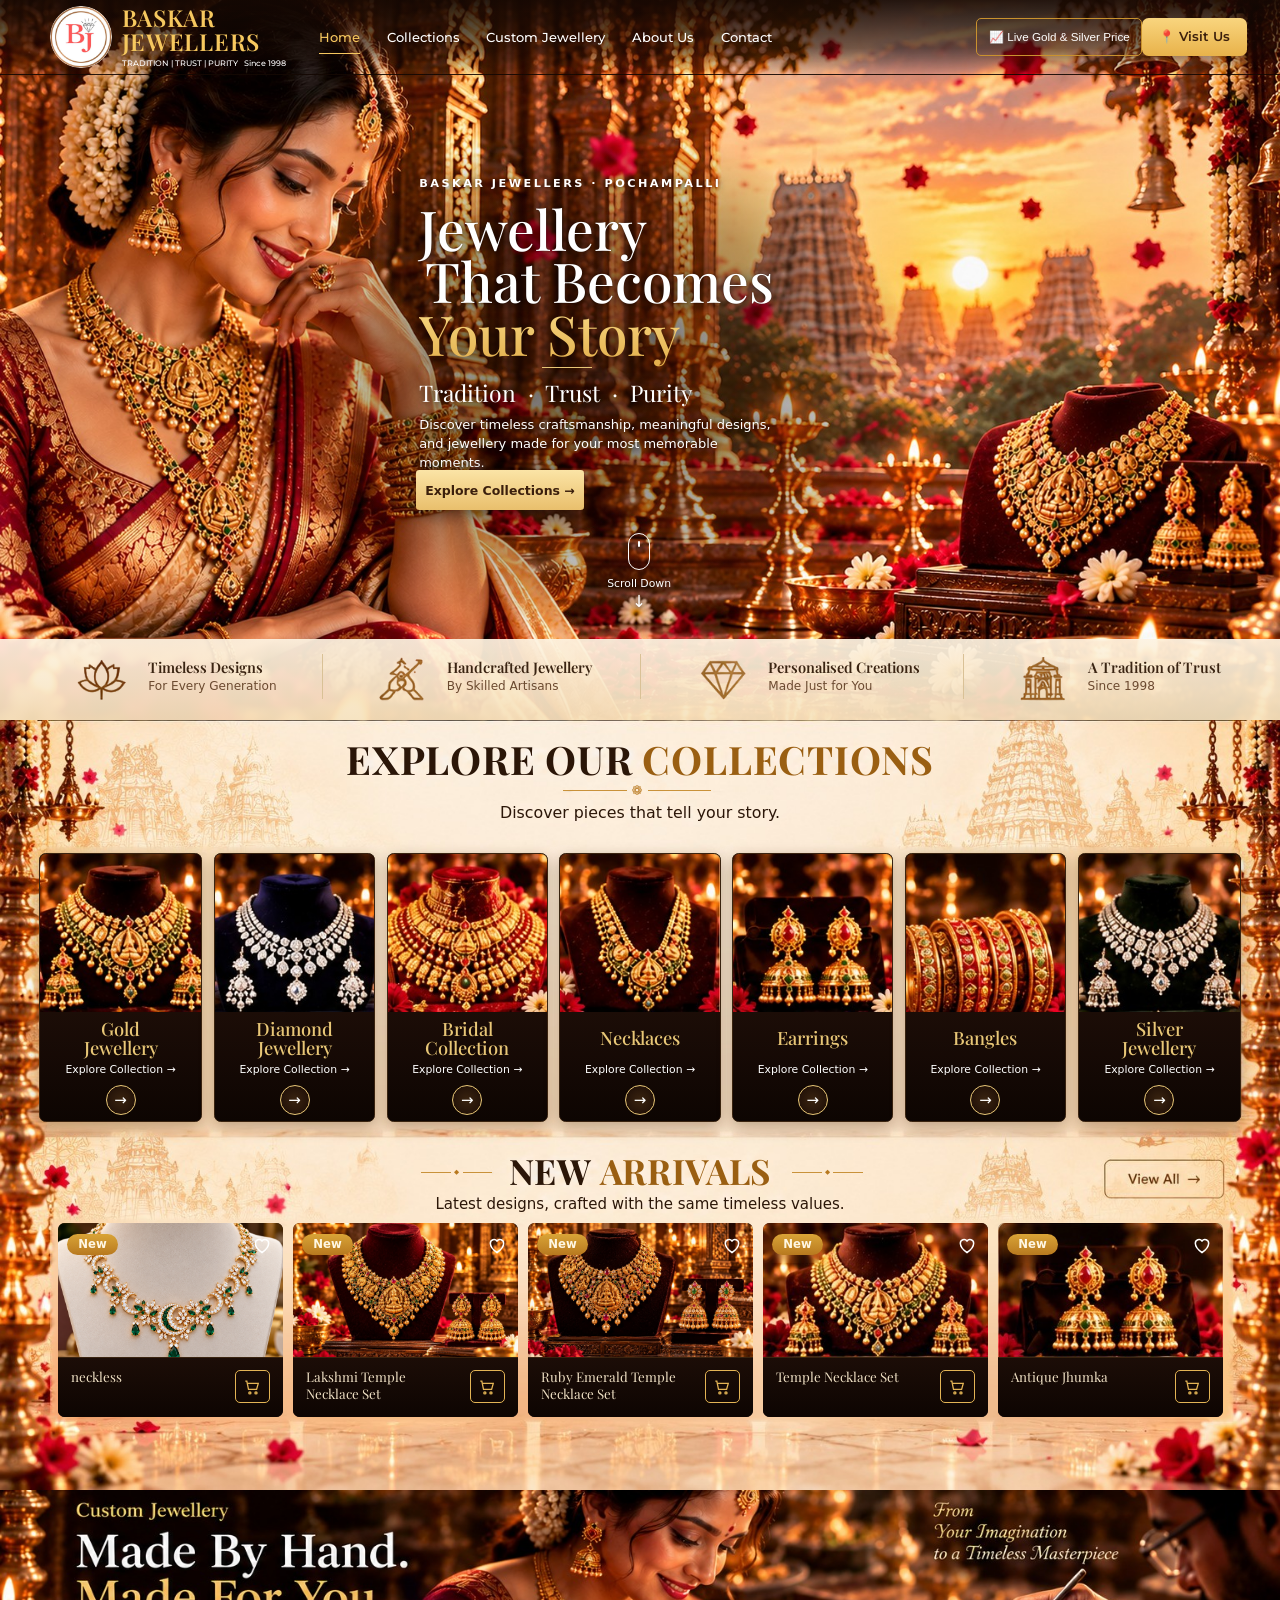
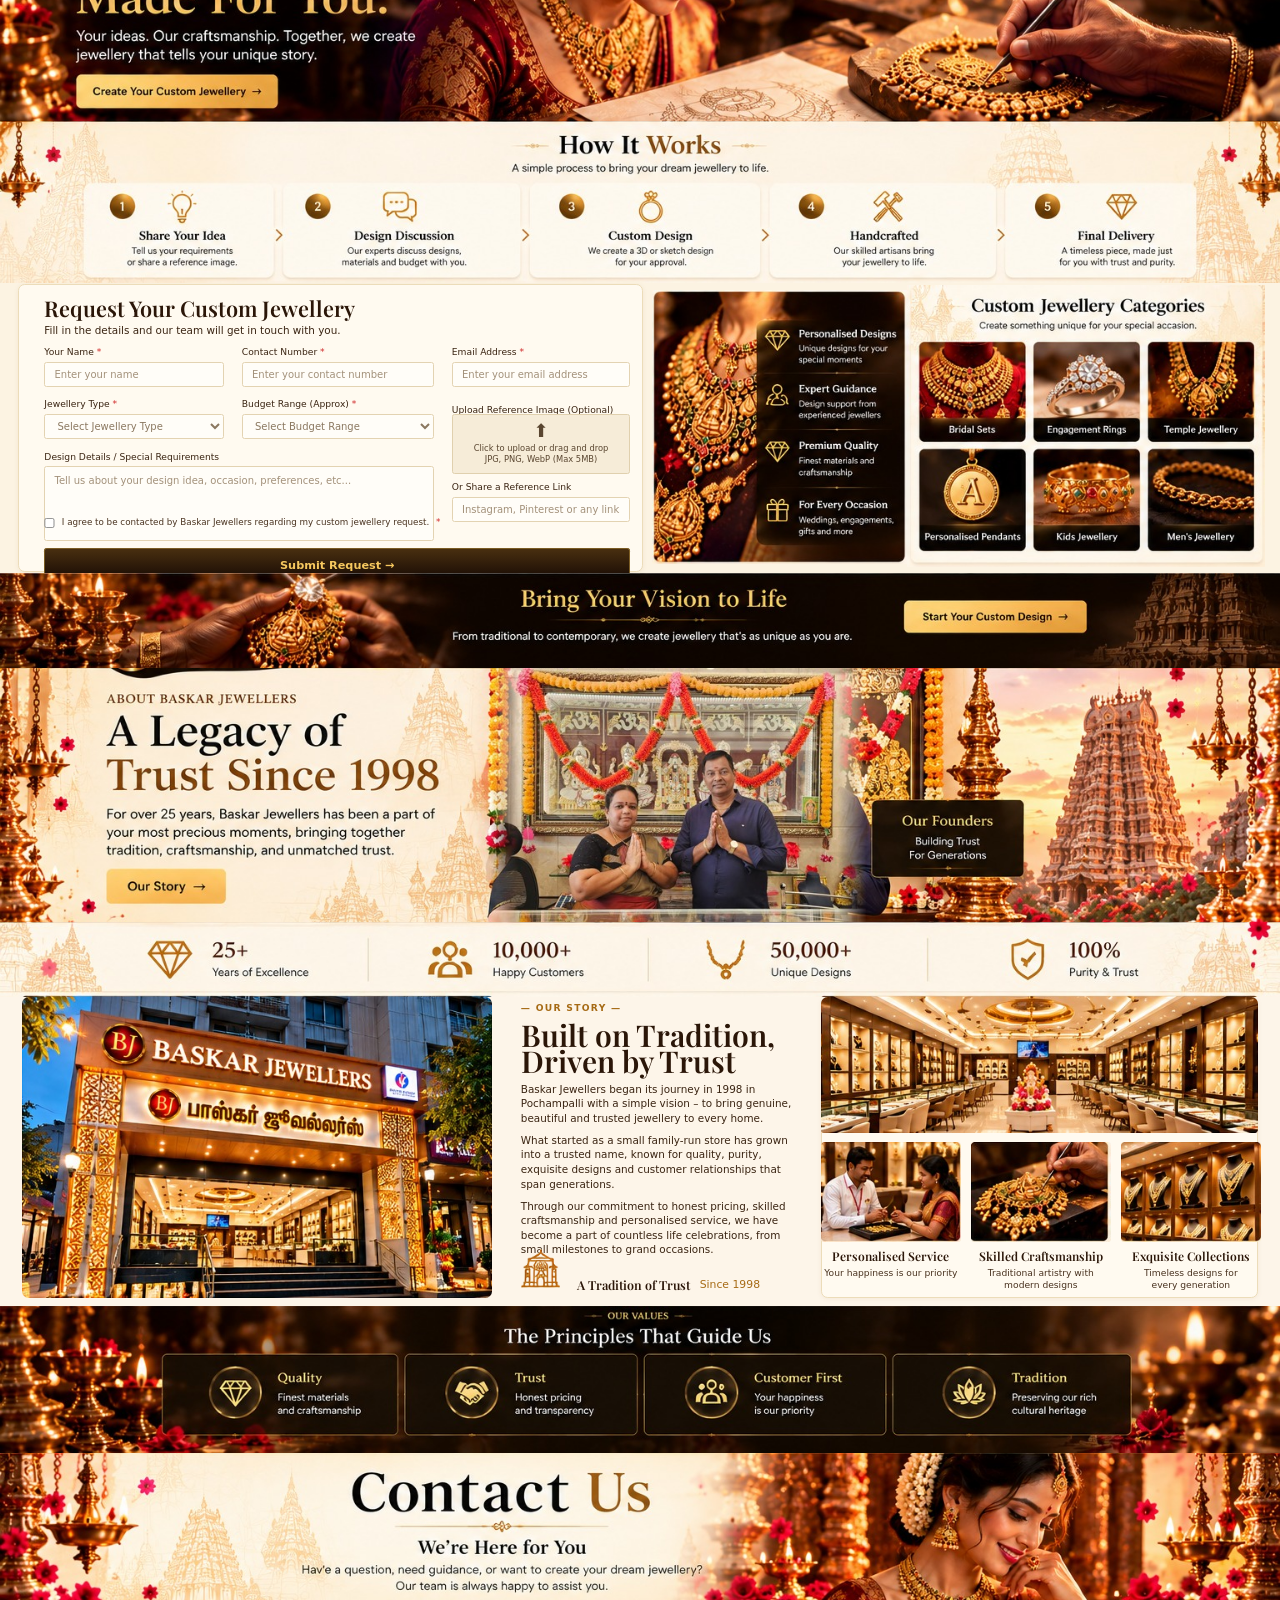
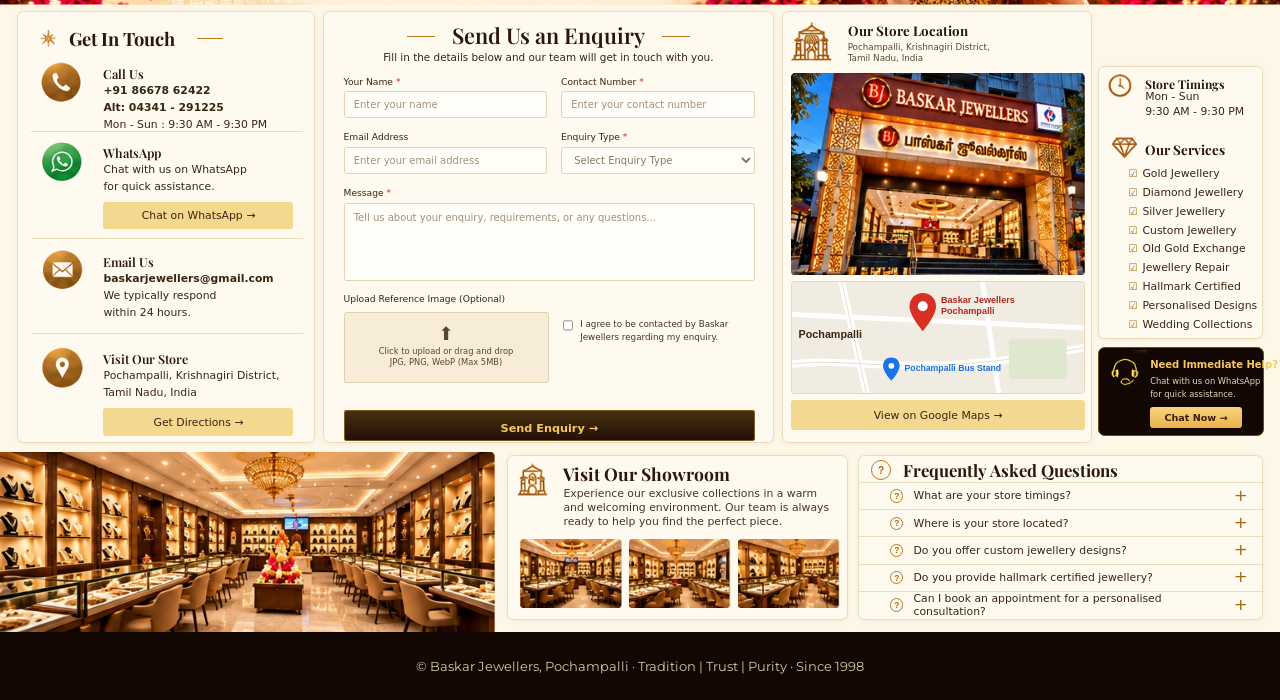
==== commit 21882e94: "Update Baskar Jewellers logo and live rates" ====
--- a/site/index.html
+++ b/site/index.html
@@ -2,7 +2,7 @@
 <title>Baskar Jewellers | Pochampalli | Since 1998</title>
 <link href="https://fonts.googleapis.com/css2?family=Montserrat:wght@400;500;600&family=Playfair+Display:wght@400;500;600&display=swap" rel="stylesheet">
 <link rel="stylesheet" href="css/style.css"></head><body>
-<header><a class="logo" href="#home"><b>BJ</b><div><span>BASKAR<br>JEWELLERS</span><small>TRADITION | TRUST | PURITY &nbsp; Since 1998</small></div></a>
+<header><a class="logo" href="#home"><img class="logo-img" src="images/logo.png" alt="Baskar Jewellers"><div><span>BASKAR<br>JEWELLERS</span><small>TRADITION | TRUST | PURITY &nbsp; Since 1998</small></div></a>
 <nav id="nav"><a href="#home">Home</a><a href="#collections">Collections</a><a href="#custom">Custom Jewellery</a><a href="#about">About Us</a><a href="#contact">Contact</a></nav>
 <button class="rate-btn" id="rb">📈 Live Gold &amp; Silver Price</button><a class="btn" href="#contact">📍 Visit Us</a><button class="menu" id="mb">☰</button></header>
 <div id="rates"><div class="rh"><b>LIVE GOLD &amp; SILVER PRICE</b><span class="lv"><i></i>LIVE</span><span id="rx">✕</span></div><div class="ru" id="rsrc">Loading rates…</div><div class="rr"><div class="rc"><img src="images/ref/ic-goldbar.png" alt=""><div><small>Gold 22K (916)</small><div class="pr"><b id="rg"></b><span>/ gram</span></div><em class="chg" id="rgc"></em></div></div><div class="rc"><img src="images/ref/ic-silverbar.png" alt=""><div><small>Silver 999</small><div class="pr"><b id="rs"></b><span>/ gram</span></div><em class="chg" id="rsc"></em></div></div></div><a class="rcb" href="https://www.goodreturns.in/gold-rates/" target="_blank" rel="noopener">View Detailed Chart →</a><p>Market reference rates may differ from Baskar Jewellers' final selling price, making charges and applicable taxes.</p></div>
@@ -30,12 +30,12 @@
 <div class="story" id="story"><img src="images/ui/exterior.jpg" alt="Baskar Jewellers Store"><div><small>— OUR STORY —</small><h3>Built on Tradition,<br>Driven by Trust</h3><p>Baskar Jewellers began its journey in 1998 in Pochampalli with a simple vision – to bring genuine, beautiful and trusted jewellery to every home.</p><p>What started as a small family-run store has grown into a trusted name, known for quality, purity, exquisite designs and customer relationships that span generations.</p><p>Through our commitment to honest pricing, skilled craftsmanship and personalised service, we have become a part of countless life celebrations, from small milestones to grand occasions.</p><div class="trad"><i>⛩</i><span><b>A Tradition of Trust</b>Since 1998</span></div></div>
 <div class="rt"><img class="big" src="images/ui/interior.jpg" alt="Showroom"><div class="mini"><div><img src="images/diamond/showcase-boutique.jpg"><b>Personalised Service</b>Your happiness is our priority</div><div><img src="images/ui/craft.jpg"><b>Skilled Craftsmanship</b>Traditional artistry with modern designs</div><div><img src="images/necklaces/necklaces-05-display-six-gold-necklaces.jpg"><b>Exquisite Collections</b>Timeless designs for every generation</div></div></div></div>
 <div class="vals"><small>— OUR VALUES —</small><h3>The Principles That Guide Us</h3><div class="g"><div><i>◇</i><span><b>Quality</b>Finest materials and craftsmanship</span></div><div><i>♡</i><span><b>Trust</b>Honest pricing and transparency</span></div><div><i>☺</i><span><b>Customer First</b>Your happiness is our priority</span></div><div><i>❀</i><span><b>Tradition</b>Preserving our rich cultural heritage</span></div></div></div></div></section>
-<section id="contact"><div class="r-d"><div class="pg" style="height:934px;background:#fdf7e8"><div class="a " style="left:0px;top:0px;width:1536px;height:182px;" ><img src="images/ref/hero-contact.jpg" alt="Contact Us – We're Here for You"></div><div class="a cd" style="left:20px;top:189px;width:358px;height:519px;" ><div class="a ic" style="left:17px;top:12px;width:40px;height:40px;" ><img src="images/ref/ic-star.png" alt=""></div><div class="a ct" style="left:62px;top:18px;height:28px;" >Get In Touch</div><div class="a ln" style="left:215px;top:32px;width:32px;height:1px;" ></div><div class="a ic" style="left:24px;top:58px;width:56px;height:56px;" ><img src="images/ref/ic-call.png" alt=""></div><div class="a tx" style="left:103px;top:64px;width:250px;height:64px;" ><b class="h">Call Us</b><b>+91 94432 52381</b><span>Mon - Sun : 9:30 AM - 9:30 PM</span></div><div class="a dv" style="left:16px;top:143px;width:326px;height:1px;" ></div><div class="a ic" style="left:24px;top:151px;width:56px;height:56px;" ><img src="images/ref/ic-wa.png" alt=""></div><div class="a tx" style="left:103px;top:159px;width:240px;height:64px;" ><b class="h">WhatsApp</b><span>Chat with us on WhatsApp</span><span>for quick assistance.</span></div><a class="a bt" style="left:103px;top:228px;width:228px;height:33px;" href="https://wa.me/919443252381" target="_blank">Chat on WhatsApp →</a><div class="a dv" style="left:16px;top:272px;width:326px;height:1px;" ></div><div class="a ic" style="left:24px;top:282px;width:56px;height:56px;" ><img src="images/ref/ic-mail.png" alt=""></div><div class="a tx" style="left:103px;top:289px;width:250px;height:80px;" ><b class="h">Email Us</b><b>baskarjewellers@gmail.com</b><span>We typically respond</span><span>within 24 hours.</span></div><div class="a dv" style="left:16px;top:386px;width:326px;height:1px;" ></div><div class="a ic" style="left:26px;top:399px;width:56px;height:56px;" ><img src="images/ref/ic-pin.png" alt=""></div><div class="a tx" style="left:103px;top:406px;width:250px;height:64px;" ><b class="h">Visit Our Store</b><span>Pochampalli, Krishnagiri District,</span><span>Tamil Nadu, India</span></div><a class="a bt" style="left:103px;top:476px;width:228px;height:33px;" href="https://www.google.com/maps/search/Baskar+Jewellers+Pochampalli" target="_blank">Get Directions →</a></div><form class="a cd" style="left:387px;top:189px;width:542px;height:519px;" id="eform2"><h3 class="et">Send Us an Enquiry</h3><i class="eo l"></i><i class="eo r"></i><p class="es">Fill in the details below and our team will get in touch with you.</p><div class="a lb" style="left:24px;top:77px;height:14px;" >Your Name <b class="rs">*</b></div><div class="a fld" style="left:24px;top:95px;width:244px;height:33px;" ><input name="Name" placeholder="Enter your name" required ></input></div><div class="a lb" style="left:285px;top:77px;height:14px;" >Contact Number <b class="rs">*</b></div><div class="a fld" style="left:285px;top:95px;width:233px;height:33px;" ><input name="Contact Number" placeholder="Enter your contact number" required ></input></div><div class="a lb" style="left:24px;top:143px;height:14px;" >Email Address</div><div class="a fld" style="left:24px;top:162px;width:244px;height:33px;" ><input name="Email" placeholder="Enter your email address"  type="email"></input></div><div class="a lb" style="left:285px;top:143px;height:14px;" >Enquiry Type <b class="rs">*</b></div><div class="a fld" style="left:285px;top:162px;width:233px;height:33px;" ><select name="Enquiry Type" required><option value="">Select Enquiry Type</option><option>Gold Jewellery</option><option>Diamond Jewellery</option><option>Silver Jewellery</option><option>Custom Jewellery</option><option>Old Gold Exchange</option><option>Other</option></select></div><div class="a lb" style="left:24px;top:210px;height:14px;" >Message <b class="rs">*</b></div><div class="a fld" style="left:24px;top:229px;width:494px;height:94px;" ><textarea name="Message" placeholder="Tell us about your enquiry, requirements, or any questions..." required ></textarea></div><div class="a lb" style="left:24px;top:338px;height:14px;" >Upload Reference Image (Optional)</div><label class="a up2" style="left:24px;top:360px;width:246px;height:85px;" ><span class="ui">⬆</span><span class="ut">Click to upload or drag and drop<br>JPG, PNG, WebP (Max 5MB)</span><input type="file" name="Reference Image" accept="image/*" hidden></label><label class="a ck ck2" style="left:287px;top:368px;width:230px;height:30px;" ><input type="checkbox" required> I agree to be contacted by Baskar Jewellers regarding my enquiry.</label><button class="a go" style="left:24px;top:462px;width:494px;height:37px;" >Send Enquiry →</button></form><div class="a cd" style="left:938px;top:189px;width:372px;height:519px;" ><div class="a ic" style="left:4px;top:6px;width:60px;height:60px;" ><img src="images/ref/ic-stemple.png" alt=""></div><div class="a ct sm" style="left:78px;top:14px;width:280px;height:20px;" >Our Store Location</div><div class="a sa" style="left:78px;top:36px;width:280px;height:30px;" >Pochampalli, Krishnagiri District,<br>Tamil Nadu, India</div><div class="a " style="left:10px;top:74px;width:353px;height:242px;" ><img src="images/ref/contact-store.jpg" alt="Baskar Jewellers store" style="border-radius:4px"></div><div class="a " style="left:10px;top:323px;width:353px;height:136px;" ><a href="https://www.google.com/maps/search/Baskar+Jewellers+Pochampalli" target="_blank" rel="noopener" aria-label="Open Baskar Jewellers location in Google Maps" style="display:block;width:100%;height:100%;border-radius:4px;overflow:hidden;border:1px solid #e6d8b8"><svg viewBox="0 0 353 136" xmlns="http://www.w3.org/2000/svg" preserveAspectRatio="xMidYMid slice" style="display:block;width:100%;height:100%"><rect width="353" height="136" fill="#f0ece1"/><path d="M0 100 C80 90 140 120 353 80" stroke="#fff" stroke-width="9" fill="none"/><path d="M60 0 L90 136" stroke="#fff" stroke-width="8"/><path d="M0 40 L353 56" stroke="#fff" stroke-width="6"/><path d="M230 0 L250 136" stroke="#fff" stroke-width="6"/><path d="M0 100 C80 90 140 120 353 80 M60 0 L90 136" stroke="#e1d9c4" stroke-width="1" fill="none"/><rect x="262" y="70" width="70" height="48" rx="4" fill="#dfe8cf"/><g><path d="M158 14c-9 0-16 7-16 16 0 12 16 30 16 30s16-18 16-30c0-9-7-16-16-16z" fill="#d93025"/><circle cx="158" cy="30" r="6" fill="#fff"/></g><text x="180" y="26" font-family="Arial,sans-serif" font-size="11" font-weight="700" fill="#b3261e">Baskar Jewellers</text><text x="180" y="39" font-family="Arial,sans-serif" font-size="11" font-weight="700" fill="#b3261e">Pochampalli</text><text x="8" y="68" font-family="Arial,sans-serif" font-size="13" font-weight="700" fill="#3a2412">Pochampalli</text><g><path d="M120 92c-6 0-10 4-10 10 0 8 10 18 10 18s10-10 10-18c0-6-4-10-10-10z" fill="#1a73e8"/><circle cx="120" cy="102" r="3.5" fill="#fff"/></g><text x="136" y="108" font-family="Arial,sans-serif" font-size="10.5" font-weight="700" fill="#1a73e8">Pochampalli Bus Stand</text></svg></a></div><a class="a bt" style="left:10px;top:466px;width:353px;height:36px;" href="https://www.google.com/maps/search/Baskar+Jewellers+Pochampalli" target="_blank">View on Google Maps →</a></div><div class="a cd" style="left:1318px;top:255px;width:198px;height:328px;" ><div class="a ic" style="left:2px;top:2px;width:44px;height:44px;" ><img src="images/ref/ic-clock.png" alt=""></div><div class="a ct s2" style="left:55px;top:7px;width:140px;height:20px;" >Store Timings</div><div class="a tm" style="left:55px;top:27px;width:140px;height:40px;" >Mon - Sun<br>9:30 AM - 9:30 PM</div><div class="a ic" style="left:7px;top:74px;width:44px;height:44px;" ><img src="images/ref/ic-diamond.png" alt=""></div><div class="a ct s3" style="left:55px;top:85px;width:140px;height:22px;" >Our Services</div><div class="a " style="left:35px;top:118px;width:160px;height:210px;" ><ul class="sv"><li>Gold Jewellery</li><li>Diamond Jewellery</li><li>Silver Jewellery</li><li>Custom Jewellery</li><li>Old Gold Exchange</li><li>Jewellery Repair</li><li>Hallmark Certified</li><li>Personalised Designs</li><li>Wedding Collections</li></ul></div></div><div class="a help" style="left:1318px;top:592px;width:199px;height:107px;" ><div class="a ic scr" style="left:5px;top:3px;width:52px;height:52px;" ><img src="images/ref/ic-head.png" alt=""></div><div class="a hh" style="left:61px;top:13px;width:135px;height:20px;" >Need Immediate Help?</div><div class="a hs" style="left:61px;top:33px;width:135px;height:32px;" >Chat with us on WhatsApp<br>for quick assistance.</div><a class="a hb" style="left:61px;top:71px;width:110px;height:25px;" href="https://wa.me/919443252381" target="_blank">Chat Now →</a></div><div class="a " style="left:0px;top:718px;width:594px;height:216px;" ><img src="images/ref/contact-showroom.jpg" alt="Showroom"></div><div class="a cd" style="left:608px;top:722px;width:410px;height:198px;" ><div class="a ic" style="left:12px;top:2px;width:48px;height:48px;" ><img src="images/ref/ic-shtemple.png" alt=""></div><div class="a ct s4" style="left:67px;top:7px;width:300px;height:30px;" >Visit Our Showroom</div><div class="a vs" style="left:67px;top:37px;width:320px;height:60px;" >Experience our exclusive collections in a warm and welcoming environment. Our team is always ready to help you find the perfect piece.</div><div class="a " style="left:15px;top:100px;width:122px;height:83px;" ><img src="images/ref/contact-th1.jpg" alt="Showroom 1" style="border-radius:3px"></div><div class="a " style="left:146px;top:100px;width:122px;height:83px;" ><img src="images/ref/contact-th2.jpg" alt="Showroom 2" style="border-radius:3px"></div><div class="a " style="left:277px;top:100px;width:122px;height:83px;" ><img src="images/ref/contact-th3.jpg" alt="Showroom 3" style="border-radius:3px"></div></div><div class="a cd" style="left:1030px;top:722px;width:486px;height:198px;" ><div class="a qi" style="left:14px;top:5px;width:24px;height:24px;" >?</div><div class="a ct s5" style="left:53px;top:4px;width:400px;height:28px;" >Frequently Asked Questions</div><div class="a faq" style="left:0px;top:31px;width:486px;height:170px;" ><details><summary><i class="qi sm">?</i>What are your store timings?</summary><p>Monday to Sunday, 9:30 AM - 9:30 PM.</p></details><details><summary><i class="qi sm">?</i>Where is your store located?</summary><p>Pochampalli, Krishnagiri District, Tamil Nadu.</p></details><details><summary><i class="qi sm">?</i>Do you offer custom jewellery designs?</summary><p>Yes – see our Custom Jewellery page.</p></details><details><summary><i class="qi sm">?</i>Do you provide hallmark certified jewellery?</summary><p>Yes, all our jewellery is hallmark certified.</p></details><details><summary><i class="qi sm">?</i>Can I book an appointment for a personalised consultation?</summary><p>Yes – message us on WhatsApp or call to book.</p></details></div></div></div></div><div class="r-m"><div class="cthero"><div><h2>Contact <em>Us</em></h2><div class="orn">— ❀ —</div><h3>We're Here for You</h3>Have a question, need guidance, or want to create your dream jewellery?<br>Our team is always happy to assist you.</div></div>
-<div class="cg4"><div class="box"><h3 class="bh">✳ Get In Touch</h3><div class="ci"><i>📞</i><span><b>Call Us</b><br>+91 94432 52381<br>Mon - Sun : 9:30 AM - 9:30 PM</span></div><div class="ci"><i class="wa">💬</i><span><b>WhatsApp</b><br>Chat with us on WhatsApp for quick assistance.<a class="btn w" href="https://wa.me/919443252381" target="_blank">Chat on WhatsApp →</a></span></div><div class="ci"><i>✉</i><span><b>Email Us</b><br><b>baskarjewellers@gmail.com</b><br>We typically respond within 24 hours.</span></div><div class="ci" style="border:0"><i>📍</i><span><b>Visit Our Store</b><br>Pochampalli, Krishnagiri District, Tamil Nadu, India<a class="btn w" href="https://www.google.com/maps/search/Baskar+Jewellers+Pochampalli" target="_blank">Get Directions →</a></span></div></div>
+<section id="contact"><div class="r-d"><div class="pg" style="height:934px;background:#fdf7e8"><div class="a " style="left:0px;top:0px;width:1536px;height:182px;" ><img src="images/ref/hero-contact.jpg" alt="Contact Us – We're Here for You"></div><div class="a cd" style="left:20px;top:189px;width:358px;height:519px;" ><div class="a ic" style="left:17px;top:12px;width:40px;height:40px;" ><img src="images/ref/ic-star.png" alt=""></div><div class="a ct" style="left:62px;top:18px;height:28px;" >Get In Touch</div><div class="a ln" style="left:215px;top:32px;width:32px;height:1px;" ></div><div class="a ic" style="left:24px;top:58px;width:56px;height:56px;" ><img src="images/ref/ic-call.png" alt=""></div><div class="a tx" style="left:103px;top:64px;width:250px;height:64px;" ><b class="h">Call Us</b><b>+91 86678 62422</b><b>Alt: 04341 - 291225</b><span>Mon - Sun : 9:30 AM - 9:30 PM</span></div><div class="a dv" style="left:16px;top:143px;width:326px;height:1px;" ></div><div class="a ic" style="left:24px;top:151px;width:56px;height:56px;" ><img src="images/ref/ic-wa.png" alt=""></div><div class="a tx" style="left:103px;top:159px;width:240px;height:64px;" ><b class="h">WhatsApp</b><span>Chat with us on WhatsApp</span><span>for quick assistance.</span></div><a class="a bt" style="left:103px;top:228px;width:228px;height:33px;" href="https://wa.me/918667862422" target="_blank">Chat on WhatsApp →</a><div class="a dv" style="left:16px;top:272px;width:326px;height:1px;" ></div><div class="a ic" style="left:24px;top:282px;width:56px;height:56px;" ><img src="images/ref/ic-mail.png" alt=""></div><div class="a tx" style="left:103px;top:289px;width:250px;height:80px;" ><b class="h">Email Us</b><b>baskarjewellers@gmail.com</b><span>We typically respond</span><span>within 24 hours.</span></div><div class="a dv" style="left:16px;top:386px;width:326px;height:1px;" ></div><div class="a ic" style="left:26px;top:399px;width:56px;height:56px;" ><img src="images/ref/ic-pin.png" alt=""></div><div class="a tx" style="left:103px;top:406px;width:250px;height:64px;" ><b class="h">Visit Our Store</b><span>Pochampalli, Krishnagiri District,</span><span>Tamil Nadu, India</span></div><a class="a bt" style="left:103px;top:476px;width:228px;height:33px;" href="https://www.google.com/maps/search/Baskar+Jewellers+Pochampalli" target="_blank">Get Directions →</a></div><form class="a cd" style="left:387px;top:189px;width:542px;height:519px;" id="eform2"><h3 class="et">Send Us an Enquiry</h3><i class="eo l"></i><i class="eo r"></i><p class="es">Fill in the details below and our team will get in touch with you.</p><div class="a lb" style="left:24px;top:77px;height:14px;" >Your Name <b class="rs">*</b></div><div class="a fld" style="left:24px;top:95px;width:244px;height:33px;" ><input name="Name" placeholder="Enter your name" required ></input></div><div class="a lb" style="left:285px;top:77px;height:14px;" >Contact Number <b class="rs">*</b></div><div class="a fld" style="left:285px;top:95px;width:233px;height:33px;" ><input name="Contact Number" placeholder="Enter your contact number" required ></input></div><div class="a lb" style="left:24px;top:143px;height:14px;" >Email Address</div><div class="a fld" style="left:24px;top:162px;width:244px;height:33px;" ><input name="Email" placeholder="Enter your email address"  type="email"></input></div><div class="a lb" style="left:285px;top:143px;height:14px;" >Enquiry Type <b class="rs">*</b></div><div class="a fld" style="left:285px;top:162px;width:233px;height:33px;" ><select name="Enquiry Type" required><option value="">Select Enquiry Type</option><option>Gold Jewellery</option><option>Diamond Jewellery</option><option>Silver Jewellery</option><option>Custom Jewellery</option><option>Old Gold Exchange</option><option>Other</option></select></div><div class="a lb" style="left:24px;top:210px;height:14px;" >Message <b class="rs">*</b></div><div class="a fld" style="left:24px;top:229px;width:494px;height:94px;" ><textarea name="Message" placeholder="Tell us about your enquiry, requirements, or any questions..." required ></textarea></div><div class="a lb" style="left:24px;top:338px;height:14px;" >Upload Reference Image (Optional)</div><label class="a up2" style="left:24px;top:360px;width:246px;height:85px;" ><span class="ui">⬆</span><span class="ut">Click to upload or drag and drop<br>JPG, PNG, WebP (Max 5MB)</span><input type="file" name="Reference Image" accept="image/*" hidden></label><label class="a ck ck2" style="left:287px;top:368px;width:230px;height:30px;" ><input type="checkbox" required> I agree to be contacted by Baskar Jewellers regarding my enquiry.</label><button class="a go" style="left:24px;top:462px;width:494px;height:37px;" >Send Enquiry →</button></form><div class="a cd" style="left:938px;top:189px;width:372px;height:519px;" ><div class="a ic" style="left:4px;top:6px;width:60px;height:60px;" ><img src="images/ref/ic-stemple.png" alt=""></div><div class="a ct sm" style="left:78px;top:14px;width:280px;height:20px;" >Our Store Location</div><div class="a sa" style="left:78px;top:36px;width:280px;height:30px;" >Pochampalli, Krishnagiri District,<br>Tamil Nadu, India</div><div class="a " style="left:10px;top:74px;width:353px;height:242px;" ><img src="images/ref/contact-store.jpg" alt="Baskar Jewellers store" style="border-radius:4px"></div><div class="a " style="left:10px;top:323px;width:353px;height:136px;" ><a href="https://www.google.com/maps/search/Baskar+Jewellers+Pochampalli" target="_blank" rel="noopener" aria-label="Open Baskar Jewellers location in Google Maps" style="display:block;width:100%;height:100%;border-radius:4px;overflow:hidden;border:1px solid #e6d8b8"><svg viewBox="0 0 353 136" xmlns="http://www.w3.org/2000/svg" preserveAspectRatio="xMidYMid slice" style="display:block;width:100%;height:100%"><rect width="353" height="136" fill="#f0ece1"/><path d="M0 100 C80 90 140 120 353 80" stroke="#fff" stroke-width="9" fill="none"/><path d="M60 0 L90 136" stroke="#fff" stroke-width="8"/><path d="M0 40 L353 56" stroke="#fff" stroke-width="6"/><path d="M230 0 L250 136" stroke="#fff" stroke-width="6"/><path d="M0 100 C80 90 140 120 353 80 M60 0 L90 136" stroke="#e1d9c4" stroke-width="1" fill="none"/><rect x="262" y="70" width="70" height="48" rx="4" fill="#dfe8cf"/><g><path d="M158 14c-9 0-16 7-16 16 0 12 16 30 16 30s16-18 16-30c0-9-7-16-16-16z" fill="#d93025"/><circle cx="158" cy="30" r="6" fill="#fff"/></g><text x="180" y="26" font-family="Arial,sans-serif" font-size="11" font-weight="700" fill="#b3261e">Baskar Jewellers</text><text x="180" y="39" font-family="Arial,sans-serif" font-size="11" font-weight="700" fill="#b3261e">Pochampalli</text><text x="8" y="68" font-family="Arial,sans-serif" font-size="13" font-weight="700" fill="#3a2412">Pochampalli</text><g><path d="M120 92c-6 0-10 4-10 10 0 8 10 18 10 18s10-10 10-18c0-6-4-10-10-10z" fill="#1a73e8"/><circle cx="120" cy="102" r="3.5" fill="#fff"/></g><text x="136" y="108" font-family="Arial,sans-serif" font-size="10.5" font-weight="700" fill="#1a73e8">Pochampalli Bus Stand</text></svg></a></div><a class="a bt" style="left:10px;top:466px;width:353px;height:36px;" href="https://www.google.com/maps/search/Baskar+Jewellers+Pochampalli" target="_blank">View on Google Maps →</a></div><div class="a cd" style="left:1318px;top:255px;width:198px;height:328px;" ><div class="a ic" style="left:2px;top:2px;width:44px;height:44px;" ><img src="images/ref/ic-clock.png" alt=""></div><div class="a ct s2" style="left:55px;top:7px;width:140px;height:20px;" >Store Timings</div><div class="a tm" style="left:55px;top:27px;width:140px;height:40px;" >Mon - Sun<br>9:30 AM - 9:30 PM</div><div class="a ic" style="left:7px;top:74px;width:44px;height:44px;" ><img src="images/ref/ic-diamond.png" alt=""></div><div class="a ct s3" style="left:55px;top:85px;width:140px;height:22px;" >Our Services</div><div class="a " style="left:35px;top:118px;width:160px;height:210px;" ><ul class="sv"><li>Gold Jewellery</li><li>Diamond Jewellery</li><li>Silver Jewellery</li><li>Custom Jewellery</li><li>Old Gold Exchange</li><li>Jewellery Repair</li><li>Hallmark Certified</li><li>Personalised Designs</li><li>Wedding Collections</li></ul></div></div><div class="a help" style="left:1318px;top:592px;width:199px;height:107px;" ><div class="a ic scr" style="left:5px;top:3px;width:52px;height:52px;" ><img src="images/ref/ic-head.png" alt=""></div><div class="a hh" style="left:61px;top:13px;width:135px;height:20px;" >Need Immediate Help?</div><div class="a hs" style="left:61px;top:33px;width:135px;height:32px;" >Chat with us on WhatsApp<br>for quick assistance.</div><a class="a hb" style="left:61px;top:71px;width:110px;height:25px;" href="https://wa.me/918667862422" target="_blank">Chat Now →</a></div><div class="a " style="left:0px;top:718px;width:594px;height:216px;" ><img src="images/ref/contact-showroom.jpg" alt="Showroom"></div><div class="a cd" style="left:608px;top:722px;width:410px;height:198px;" ><div class="a ic" style="left:12px;top:2px;width:48px;height:48px;" ><img src="images/ref/ic-shtemple.png" alt=""></div><div class="a ct s4" style="left:67px;top:7px;width:300px;height:30px;" >Visit Our Showroom</div><div class="a vs" style="left:67px;top:37px;width:320px;height:60px;" >Experience our exclusive collections in a warm and welcoming environment. Our team is always ready to help you find the perfect piece.</div><div class="a " style="left:15px;top:100px;width:122px;height:83px;" ><img src="images/ref/contact-th1.jpg" alt="Showroom 1" style="border-radius:3px"></div><div class="a " style="left:146px;top:100px;width:122px;height:83px;" ><img src="images/ref/contact-th2.jpg" alt="Showroom 2" style="border-radius:3px"></div><div class="a " style="left:277px;top:100px;width:122px;height:83px;" ><img src="images/ref/contact-th3.jpg" alt="Showroom 3" style="border-radius:3px"></div></div><div class="a cd" style="left:1030px;top:722px;width:486px;height:198px;" ><div class="a qi" style="left:14px;top:5px;width:24px;height:24px;" >?</div><div class="a ct s5" style="left:53px;top:4px;width:400px;height:28px;" >Frequently Asked Questions</div><div class="a faq" style="left:0px;top:31px;width:486px;height:170px;" ><details><summary><i class="qi sm">?</i>What are your store timings?</summary><p>Monday to Sunday, 9:30 AM - 9:30 PM.</p></details><details><summary><i class="qi sm">?</i>Where is your store located?</summary><p>Pochampalli, Krishnagiri District, Tamil Nadu.</p></details><details><summary><i class="qi sm">?</i>Do you offer custom jewellery designs?</summary><p>Yes – see our Custom Jewellery page.</p></details><details><summary><i class="qi sm">?</i>Do you provide hallmark certified jewellery?</summary><p>Yes, all our jewellery is hallmark certified.</p></details><details><summary><i class="qi sm">?</i>Can I book an appointment for a personalised consultation?</summary><p>Yes – message us on WhatsApp or call to book.</p></details></div></div></div></div><div class="r-m"><div class="cthero"><div><h2>Contact <em>Us</em></h2><div class="orn">— ❀ —</div><h3>We're Here for You</h3>Have a question, need guidance, or want to create your dream jewellery?<br>Our team is always happy to assist you.</div></div>
+<div class="cg4"><div class="box"><h3 class="bh">✳ Get In Touch</h3><div class="ci"><i>📞</i><span><b>Call Us</b><br>+91 86678 62422<br>Alt: 04341 - 291225<br>Mon - Sun : 9:30 AM - 9:30 PM</span></div><div class="ci"><i class="wa">💬</i><span><b>WhatsApp</b><br>Chat with us on WhatsApp for quick assistance.<a class="btn w" href="https://wa.me/918667862422" target="_blank">Chat on WhatsApp →</a></span></div><div class="ci"><i>✉</i><span><b>Email Us</b><br><b>baskarjewellers@gmail.com</b><br>We typically respond within 24 hours.</span></div><div class="ci" style="border:0"><i>📍</i><span><b>Visit Our Store</b><br>Pochampalli, Krishnagiri District, Tamil Nadu, India<a class="btn w" href="https://www.google.com/maps/search/Baskar+Jewellers+Pochampalli" target="_blank">Get Directions →</a></span></div></div>
 <form class="box" id="eform"><h3 class="bh" style="justify-content:center">Send Us an Enquiry</h3><p style="text-align:center;font-size:13px">Fill in the details below and our team will get in touch with you.</p><div class="f"><label>Your Name *<input name="Name" required placeholder="Enter your name"></label><label>Contact Number *<input name="Contact Number" required placeholder="Enter your contact number"></label><label>Email Address<input name="Email" type="email" placeholder="Enter your email address"></label><label>Enquiry Type *<select name="Enquiry Type" required><option value="">Select Enquiry Type</option><option>Gold Jewellery</option><option>Diamond Jewellery</option><option>Silver Jewellery</option><option>Custom Jewellery</option><option>Old Gold Exchange</option><option>Other</option></select></label><label class="full">Message *<textarea name="Message" required placeholder="Tell us about your enquiry, requirements, or any questions..."></textarea></label></div>
 <div class="upr"><div><label style="font-size:12px;font-weight:600">Upload Reference Image (Optional)</label><label class="up">⬆<span id="upn2">Click to upload or drag and drop<br><small>JPG, PNG, WebP (Max 5MB)</small></span><input type="file" name="Reference Image" accept="image/*" hidden></label></div><label class="chk"><input type="checkbox" required> I agree to be contacted by Baskar Jewellers regarding my enquiry.</label></div><button class="go">Send Enquiry →</button></form>
 <div class="box"><h3 class="bh">⛩ Our Store Location</h3><small>Pochampalli, Krishnagiri District, Tamil Nadu, India</small><img class="sf" src="images/ui/store-day.jpg" alt="Baskar Jewellers"><a href="https://www.google.com/maps/search/Baskar+Jewellers+Pochampalli" target="_blank" rel="noopener" aria-label="Open Baskar Jewellers location in Google Maps" style="display:block;width:100%;height:100%;border-radius:4px;overflow:hidden;border:1px solid #e6d8b8"><svg viewBox="0 0 353 136" xmlns="http://www.w3.org/2000/svg" preserveAspectRatio="xMidYMid slice" style="display:block;width:100%;height:100%"><rect width="353" height="136" fill="#f0ece1"/><path d="M0 100 C80 90 140 120 353 80" stroke="#fff" stroke-width="9" fill="none"/><path d="M60 0 L90 136" stroke="#fff" stroke-width="8"/><path d="M0 40 L353 56" stroke="#fff" stroke-width="6"/><path d="M230 0 L250 136" stroke="#fff" stroke-width="6"/><path d="M0 100 C80 90 140 120 353 80 M60 0 L90 136" stroke="#e1d9c4" stroke-width="1" fill="none"/><rect x="262" y="70" width="70" height="48" rx="4" fill="#dfe8cf"/><g><path d="M158 14c-9 0-16 7-16 16 0 12 16 30 16 30s16-18 16-30c0-9-7-16-16-16z" fill="#d93025"/><circle cx="158" cy="30" r="6" fill="#fff"/></g><text x="180" y="26" font-family="Arial,sans-serif" font-size="11" font-weight="700" fill="#b3261e">Baskar Jewellers</text><text x="180" y="39" font-family="Arial,sans-serif" font-size="11" font-weight="700" fill="#b3261e">Pochampalli</text><text x="8" y="68" font-family="Arial,sans-serif" font-size="13" font-weight="700" fill="#3a2412">Pochampalli</text><g><path d="M120 92c-6 0-10 4-10 10 0 8 10 18 10 18s10-10 10-18c0-6-4-10-10-10z" fill="#1a73e8"/><circle cx="120" cy="102" r="3.5" fill="#fff"/></g><text x="136" y="108" font-family="Arial,sans-serif" font-size="10.5" font-weight="700" fill="#1a73e8">Pochampalli Bus Stand</text></svg></a><a class="btn w" style="margin-top:10px" href="https://www.google.com/maps/search/Baskar+Jewellers+Pochampalli" target="_blank">View on Google Maps →</a></div>
-<div class="side"><div class="box"><h3 class="bh" style="font-size:16px">◷ Store Timings</h3>Mon - Sun<br>9:30 AM - 9:30 PM<h3 class="bh" style="font-size:18px;margin-top:18px">◇ Our Services</h3><ul><li>Gold Jewellery</li><li>Diamond Jewellery</li><li>Silver Jewellery</li><li>Custom Jewellery</li><li>Old Gold Exchange</li><li>Jewellery Repair</li><li>Hallmark Certified</li><li>Personalised Designs</li><li>Wedding Collections</li></ul></div><div class="help"><b>🎧 Need Immediate Help?</b><small>Chat with us on WhatsApp for quick assistance.</small><a class="btn" href="https://wa.me/919443252381" target="_blank">Chat Now →</a></div></div></div>
+<div class="side"><div class="box"><h3 class="bh" style="font-size:16px">◷ Store Timings</h3>Mon - Sun<br>9:30 AM - 9:30 PM<h3 class="bh" style="font-size:18px;margin-top:18px">◇ Our Services</h3><ul><li>Gold Jewellery</li><li>Diamond Jewellery</li><li>Silver Jewellery</li><li>Custom Jewellery</li><li>Old Gold Exchange</li><li>Jewellery Repair</li><li>Hallmark Certified</li><li>Personalised Designs</li><li>Wedding Collections</li></ul></div><div class="help"><b>🎧 Need Immediate Help?</b><small>Chat with us on WhatsApp for quick assistance.</small><a class="btn" href="https://wa.me/918667862422" target="_blank">Chat Now →</a></div></div></div>
 <div class="low"><img src="images/ui/interior.jpg" alt="Showroom"><div class="box"><h3 class="bh">⛩ Visit Our Showroom</h3><p style="font-size:13px;line-height:1.6">Experience our exclusive collections in a warm and welcoming environment. Our team is always ready to help you find the perfect piece.</p><div class="th"><img src="images/ui/interior.jpg"><img src="images/ui/store-day.jpg"><img src="images/diamond/showcase-boutique.jpg"></div></div>
 <div class="box"><h3 class="bh">? Frequently Asked Questions</h3><details><summary>What are your store timings?</summary>Monday to Sunday, 9:30 AM - 9:30 PM.</details><details><summary>Where is your store located?</summary>Pochampalli, Krishnagiri District, Tamil Nadu.</details><details><summary>Do you offer custom jewellery designs?</summary>Yes, see the Custom Jewellery section above.</details><details><summary>Do you provide hallmark certified jewellery?</summary>Yes, all our jewellery is hallmark certified.</details><details><summary>Can I book an appointment for a personalised consultation?</summary>Yes, message us on WhatsApp or call to book.</details></div></div></div></section>
 <footer>© Baskar Jewellers, Pochampalli · Tradition | Trust | Purity · Since 1998</footer>
--- a/site/css/style.css
+++ b/site/css/style.css
@@ -193,3 +193,6 @@
 .pg .cdc .cb i{display:grid;place-items:center;width:36px;height:36px;margin:14px auto 0;border:1.5px solid #e8c777;border-radius:50%;color:#fff;font-style:normal;font-size:18px;background:radial-gradient(#3a2410,#1a0b05)}.pg .cdc:hover{box-shadow:0 0 0 2px #e8b24a,0 10px 24px #0006}
 .pg .cdc .cb{padding-top:6px}.pg .cdc .cb b{height:50px}.pg .cdc .cb i{margin-top:10px}.pg .ac .nm{white-space:normal;right:72px;top:14px;line-height:20px;font-size:16px;max-height:44px;overflow:hidden}
 html{overflow-y:scroll;overflow-x:hidden}
+
+.logo .logo-img{width:50px;height:50px;border-radius:50%;object-fit:cover}
+header .logo .logo-img{width:74px;height:74px}
